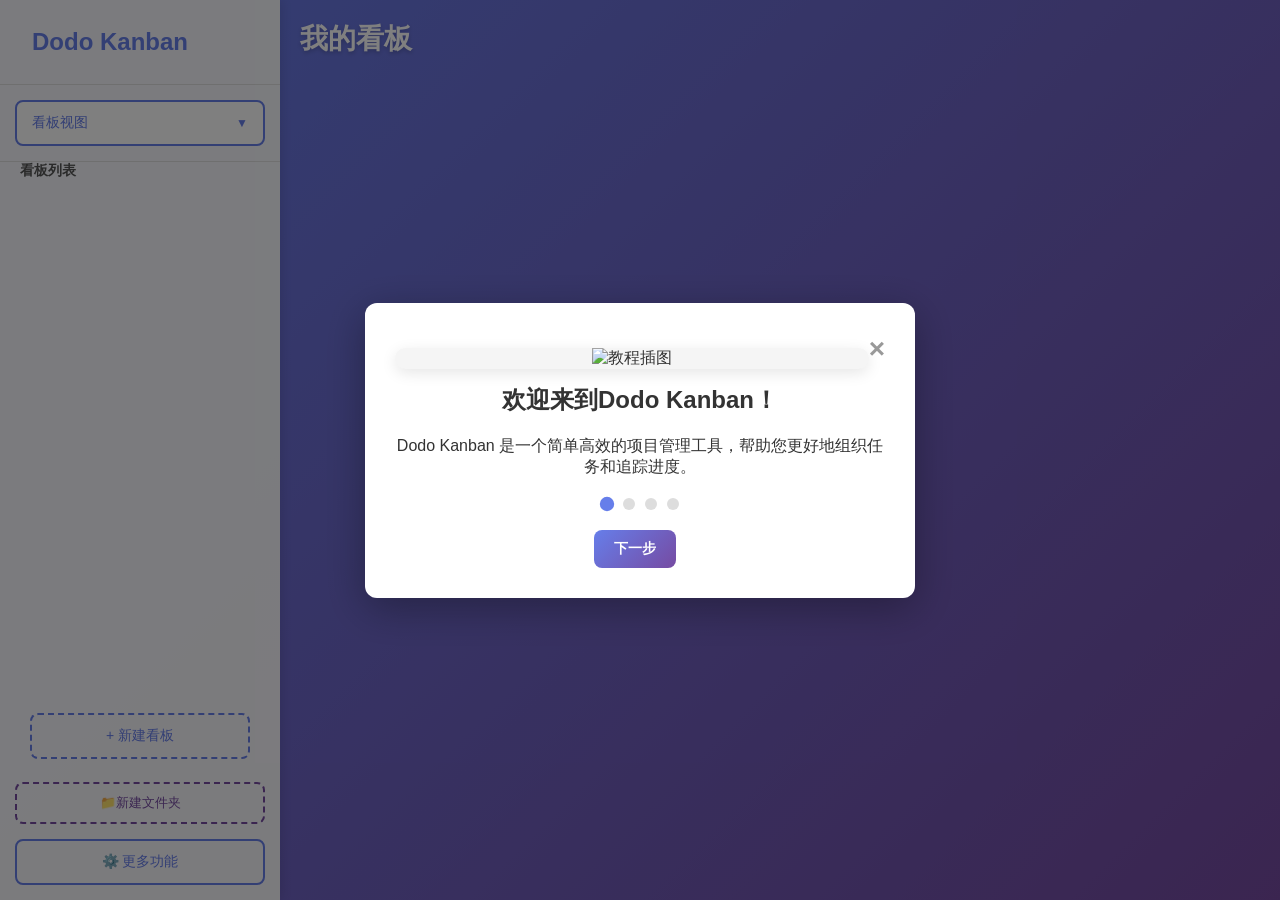
==== index.html @ 93c6ad4d "Update index.html" ====
<!DOCTYPE html>
<html lang="zh-CN">
<head>
    <meta charset="UTF-8">
    <meta name="viewport" content="width=device-width, initial-scale=1.0, maximum-scale=1.0, user-scalable=no">
    <title>Dodo Kanban - 项目看板</title>
    <link rel="stylesheet" href="style.css">
</head>
<body>
    <div class="app-container">
        <div class="sidebar-overlay" id="sidebar-overlay"></div>
        <aside class="sidebar">
            <div class="sidebar-header">
                <h1 id="app-title" class="clickable-title">Dodo Kanban</h1>
                <button class="close-sidebar-btn" id="close-sidebar-btn">&times;</button>
            </div>
            <div class="view-switcher">
                <div class="dropdown-btn" id="view-dropdown-btn">
                    <span id="view-current-label">看板视图</span>
                    <span class="dropdown-arrow">▼</span>
                </div>
                <div class="dropdown-menu hidden" id="view-dropdown-menu">
                    <div class="dropdown-item" data-view="board">看板视图</div>
                    <div class="dropdown-item" data-view="day">日视图</div>
                    <div class="dropdown-item" data-view="week">周视图</div>
                    <div class="dropdown-item" data-view="month">月视图</div>
                    <div class="dropdown-item" data-view="year">年视图</div>
                </div>
            </div>
            <h3 class="board-list-title" id="board-list-title">看板列表</h3>
            <div class="board-list" id="board-list"></div>
            <div class="sidebar-buttons">
                <button class="add-board-btn-sidebar" id="add-board-btn-sidebar">+ 新建看板</button>
                <button class="add-folder-btn-sidebar" id="add-folder-btn-sidebar">📁新建文件夹</button>
            </div>
            <button class="more-btn" id="more-btn">⚙️ 更多功能</button>
            <div class="more-menu hidden" id="more-menu">
                <button class="menu-item" id="menu-completed">✅ 完成看板 <span class="menu-count" id="menu-completed-count">0</span></button>
                <button class="menu-item" id="menu-discarded">🗑️ 舍弃看板 <span class="menu-count" id="menu-discarded-count">0</span></button>
                <button class="menu-item" id="menu-tutorial">📖 帮助教程</button>
                <button class="menu-item" id="menu-export">💾 导出数据</button>
                <button class="menu-item" id="menu-import">📥 导入数据</button>
                <button class="menu-item" id="menu-merge">🔗 合并数据</button>
                <button class="menu-item" id="menu-clear" style="color: #e74c3c;">🗑️ 清空数据</button>
            </div>
        </aside>

        <main class="main-content">
            <div class="board-view" id="board-view">
                <div class="current-board-header" id="current-board-header">
                    <button class="hamburger-btn" id="hamburger-btn">&#9776;</button>
                    <h2 id="current-board-title">我的看板</h2>
                </div>
                <div class="columns-container" id="columns-container">
                    <!-- 动态渲染的板块 -->
                </div>
            </div>
            
            <div class="boards-list-view hidden" id="completed-boards-view">
                <div class="view-header">
                    <button id="back-from-completed-btn" class="back-btn">← 返回</button>
                    <h2>✅ 完成看板</h2>
                </div>
                <div class="boards-list-container" id="completed-boards-list"></div>
            </div>
            
            <div class="boards-list-view hidden" id="discarded-boards-view">
                <div class="view-header">
                    <button id="back-from-discarded-btn" class="back-btn">← 返回</button>
                    <h2>🗑️ 舍弃看板</h2>
                </div>
                <div class="boards-list-container" id="discarded-boards-list"></div>
            </div>
            
            <div id="single-column-view" class="single-column-view hidden">
                <div class="single-column-header">
                    <button id="back-from-column-btn" class="back-btn">← 返回</button>
                    <h2 id="single-column-title"></h2>
                </div>
                <div class="single-column-content" id="single-column-content"></div>
            </div>

            <div class="week-view hidden" id="week-view">
                <div class="view-header">
                    <h2 id="week-title">周视图</h2>
                    <div class="view-controls">
                        <div class="date-controls">
                            <button class="date-nav-btn" id="week-prev-year">&lt;&lt;</button>
                            <button class="date-nav-btn" id="week-prev-week">&lt;</button>
                            <span class="date-display" id="week-date-display">2026年第21周</span>
                            <button class="date-nav-btn" id="week-next-week">&gt;</button>
                            <button class="date-nav-btn" id="week-next-year">&gt;&gt;</button>
                        </div>
                    </div>
                </div>
                <div class="week-stats" id="week-stats"></div>
            </div>

            <div class="month-view hidden" id="month-view">
                <div class="view-header">
                    <h2 id="month-title">月视图</h2>
                    <div class="view-controls">
                        <div class="date-controls">
                            <button class="date-nav-btn" id="month-prev-year">&lt;&lt;</button>
                            <button class="date-nav-btn" id="month-prev-month">&lt;</button>
                            <span class="date-display" id="month-date-display">2026年5月</span>
                            <button class="date-nav-btn" id="month-next-month">&gt;</button>
                            <button class="date-nav-btn" id="month-next-year">&gt;&gt;</button>
                        </div>
                    </div>
                </div>
                <div class="month-stats" id="month-stats"></div>
            </div>

            <div class="year-view hidden" id="year-view">
                <div class="view-header">
                    <h2 id="year-title">年视图</h2>
                    <div class="view-controls">
                        <div class="date-controls">
                            <button class="date-nav-btn" id="year-prev">&lt;</button>
                            <span class="date-display" id="year-date-display">2026年</span>
                            <button class="date-nav-btn" id="year-next">&gt;</button>
                        </div>
                    </div>
                </div>
                <div class="year-stats" id="year-stats"></div>
            </div>

            <div class="day-view hidden" id="day-view">
                <div class="view-header">
                    <h2 id="day-title">日视图</h2>
                    <div class="view-controls">
                        <div class="date-controls">
                            <button class="date-nav-btn" id="day-prev-year">&lt;&lt;</button>
                            <button class="date-nav-btn" id="day-prev-month">&lt;</button>
                            <span class="date-display" id="day-date-display">2026年5月</span>
                            <button class="date-nav-btn" id="day-next-month">&gt;</button>
                            <button class="date-nav-btn" id="day-next-year">&gt;&gt;</button>
                        </div>
                        <div class="day-view-filter">
                            <div class="dropdown-btn" id="column-dropdown-btn">
                                <span id="column-current-label">已完成</span>
                                <span class="dropdown-arrow">▼</span>
                            </div>
                        </div>
                    </div>
                </div>
                <div class="day-stats" id="day-stats"></div>
            </div>
        </main>
    </div>

    <!-- 卡片编辑模态框 -->
    <div id="card-modal" class="modal">
        <div class="modal-content">
            <span class="close">&times;</span>
            <h2>编辑卡片</h2>
            <textarea id="card-content-input" placeholder="卡片内容"></textarea>
            <div class="color-picker-section">
                <label>选择颜色：</label>
                <div class="color-options" id="color-options"></div>
                <div class="custom-color-input">
                    <input type="color" id="custom-color-picker" value="#ffffff">
                    <button id="add-custom-color-btn" class="btn btn-secondary">添加颜色</button>
                </div>
            </div>
            <div class="card-dates">
                <p><strong>创建日期：</strong><span id="card-created-date">-</span></p>
                <p><strong>暂停日期：</strong><span id="card-paused-date">-</span></p>
                <p><strong>完成日期：</strong><span id="card-completed-date">-</span></p>
            </div>
            <button id="save-card-btn" class="btn btn-primary">保存</button>
            <button id="delete-card-btn" class="btn btn-danger">删除</button>
        </div>
    </div>

    <!-- 看板编辑模态框 -->
    <div id="board-modal" class="modal">
        <div class="modal-content">
            <span class="close">&times;</span>
            <h2 id="board-modal-title">新建看板</h2>
            <input type="text" id="board-name-input" placeholder="看板名称">
            <button id="save-board-btn" class="btn btn-primary">保存</button>
        </div>
    </div>

    <!-- 看板长按操作模态框 -->
    <div id="long-press-modal" class="modal">
        <div class="modal-content">
            <span class="close">&times;</span>
            <h2>看板操作</h2>
            <button id="edit-board-name-btn" class="btn btn-primary">修改名称</button>
            <div id="move-board-buttons">
                <!-- 移动按钮会动态显示 -->
            </div>
            <button id="delete-board-btn" class="btn btn-danger">删除看板</button>
        </div>
    </div>
    
    <!-- 右边看板列表长按操作模态框 -->
    <div id="right-board-long-press-modal" class="modal">
        <div class="modal-content">
            <span class="close">&times;</span>
            <h2>看板操作</h2>
            <div id="right-move-board-buttons">
                <!-- 移动按钮会动态显示 -->
            </div>
            <button id="right-delete-board-btn" class="btn btn-danger">删除看板</button>
        </div>
    </div>

    <!-- 入门教程模态框 -->
    <div id="tutorial-modal" class="modal">
        <div class="modal-content tutorial-content">
            <span class="close" id="tutorial-close-btn">&times;</span>
            <div class="tutorial-image-container">
                <img id="tutorial-image" src="" alt="教程插图">
            </div>
            <h2 id="tutorial-title"></h2>
            <p id="tutorial-text"></p>
            <div class="tutorial-steps">
                <span class="tutorial-step active"></span>
                <span class="tutorial-step"></span>
                <span class="tutorial-step"></span>
                <span class="tutorial-step"></span>
            </div>
            <button id="tutorial-next-btn" class="btn btn-primary">下一步</button>
        </div>
    </div>

    <!-- 主题设置模态框 -->
    <div id="theme-modal" class="modal">
        <div class="modal-content">
            <span class="close">&times;</span>
            <h2>主题设置</h2>
            <div class="form-group">
                <label>应用名称：</label>
                <input type="text" id="app-name-input" placeholder="输入应用名称">
            </div>
            <div class="color-picker-section">
                <label>选择主题颜色：</label>
                <div class="color-options" id="theme-color-options"></div>
                <div class="custom-color-input">
                    <input type="color" id="custom-theme-color-picker" value="#9b59b6">
                    <button id="add-custom-theme-color-btn" class="btn btn-secondary">添加颜色</button>
                </div>
            </div>
            <button id="save-theme-btn" class="btn btn-primary">保存主题</button>
        </div>
    </div>

    <!-- 板块编辑模态框 -->
    <div id="column-modal" class="modal">
        <div class="modal-content">
            <span class="close">&times;</span>
            <h2 id="column-modal-title">编辑板块</h2>
            <div class="form-group">
                <label>板块名称：</label>
                <input type="text" id="column-name-input" placeholder="输入板块名称">
            </div>
            <button id="save-column-btn" class="btn btn-primary">保存</button>
            <button id="delete-column-btn" class="btn btn-danger">删除板块</button>
        </div>
    </div>

    <!-- 文件夹编辑模态框 -->
    <div id="folder-modal" class="modal">
        <div class="modal-content">
            <span class="close">&times;</span>
            <h2 id="folder-modal-title">新建文件夹</h2>
            <div class="form-group">
                <label>文件夹名称：</label>
                <input type="text" id="folder-name-input" placeholder="输入文件夹名称">
            </div>
            <button id="save-folder-btn" class="btn btn-primary">保存</button>
            <button id="delete-folder-btn" class="btn btn-danger" style="display: none;">删除文件夹</button>
        </div>
    </div>

    <!-- 文件夹长按模态框 -->
    <div id="folder-long-press-modal" class="modal">
        <div class="modal-content">
            <span class="close">&times;</span>
            <h2>文件夹操作</h2>
            <button id="folder-rename-btn" class="btn btn-primary">重命名</button>
            <button id="folder-delete-btn" class="btn btn-danger">删除文件夹</button>
        </div>
    </div>

    <!-- 导入/导出模态框 -->
    <div id="data-modal" class="modal">
        <div class="modal-content">
            <span class="close">&times;</span>
            <h2 id="data-modal-title">数据操作</h2>
            <div id="data-modal-content">
                <!-- 内容将动态填充 -->
            </div>
        </div>
    </div>

    <input type="file" id="file-input" accept=".json" style="display: none;">

    <!-- 下拉菜单 -->
    <div class="dropdown-menu hidden" id="column-dropdown-menu">
    </div>

    <!-- 移动到看板弹窗 -->
    <div id="move-card-modal" class="modal">
        <div class="modal-content">
            <span class="close">&times;</span>
            <h2>移动到</h2>
            <div id="move-card-board-list"></div>
        </div>
    </div>

    <script src="script.js"></script>
</body>
</html>
---- style.css ----
:root {
    --primary-color: #667eea;
    --secondary-color: #764ba2;
    --theme-gradient: linear-gradient(135deg, var(--primary-color) 0%, var(--secondary-color) 100%);
}

* {
    margin: 0;
    padding: 0;
    box-sizing: border-box;
}

body {
    font-family: -apple-system, BlinkMacSystemFont, 'Segoe UI', Roboto, Oxygen, Ubuntu, Cantarell, sans-serif;
    background: var(--theme-gradient);
    min-height: 100vh;
    color: #333;
    overflow: hidden;
}

.app-container {
    display: flex;
    height: 100vh;
}

.sidebar {
    width: 280px;
    background: rgba(255, 255, 255, 0.95);
    display: flex;
    flex-direction: column;
    box-shadow: 2px 0 10px rgba(0, 0, 0, 0.1);
}

.sidebar-header {
    padding: 20px;
    border-bottom: 1px solid #e0e0e0;
}

.sidebar-header h1 {
    color: var(--primary-color);
    font-size: 24px;
    font-weight: 700;
}

.clickable-title {
    cursor: pointer;
    transition: all 0.3s ease;
    padding: 8px 12px;
    border-radius: 6px;
}

.clickable-title:hover {
    background: rgba(0, 0, 0, 0.05);
    transform: scale(1.02);
}

.view-switcher {
    display: flex;
    flex-direction: column;
    padding: 15px;
    gap: 8px;
    border-bottom: 1px solid #e0e0e0;
    position: relative;
}

.dropdown-btn {
    display: flex;
    justify-content: space-between;
    align-items: center;
    padding: 12px 15px;
    border: 2px solid var(--primary-color);
    border-radius: 8px;
    cursor: pointer;
    font-size: 14px;
    font-weight: 500;
    background: white;
    color: var(--primary-color);
    transition: all 0.3s ease;
}

/* 日视图的下拉按钮特殊样式 */
.day-view-filter .dropdown-btn {
    background: white;
}

.dropdown-btn:hover {
    background: rgba(102, 126, 234, 0.1);
}

.dropdown-arrow {
    font-size: 12px;
}

.dropdown-menu {
    background-color: white !important;
    background: white !important;
    opacity: 1 !important;
    border: 1px solid #e0e0e0;
    border-radius: 8px;
    box-shadow: 0 8px 24px rgba(0, 0, 0, 0.2);
    z-index: 99999 !important;
    pointer-events: auto;
}

.dropdown-menu.hidden {
    display: none;
}

.dropdown-item {
    padding: 12px 15px;
    cursor: pointer;
    font-size: 14px;
    color: #333;
    transition: all 0.2s ease;
    white-space: nowrap;
}

.dropdown-item:hover {
    background: rgba(102, 126, 234, 0.1);
    color: var(--primary-color);
}

.dropdown-item:first-child {
    border-radius: 8px 8px 0 0;
}

.dropdown-item:last-child {
    border-radius: 0 0 8px 8px;
}

/* 日视图样式 */
.view-header {
    display: flex;
    justify-content: space-between;
    align-items: center;
    margin-bottom: 20px;
}

.day-view-filter {
    position: relative;
    z-index: 100;
}

.board-list {
    flex: 1;
    overflow-y: auto;
    padding: 15px;
}

.board-item {
    padding: 12px 15px;
    margin-bottom: 8px;
    border-radius: 8px;
    cursor: pointer;
    background: #f5f5f5;
    transition: all 0.3s ease;
    user-select: none;
    display: flex;
    justify-content: space-between;
    align-items: center;
}

.board-item:hover {
    background: #e0e0e0;
}

.board-count {
    font-size: 12px;
    color: #888;
    font-weight: 500;
}

.board-item.active .board-count {
    color: rgba(255, 255, 255, 0.9);
}

.board-item.active {
    background: var(--theme-gradient);
    color: white;
}

.board-list-title {
    font-size: 14px;
    font-weight: 600;
    color: #555;
    margin: 0 15px 8px 15px;
    padding: 0 5px;
}

.menu-count {
    background: var(--primary-color);
    color: white;
    padding: 2px 8px;
    border-radius: 10px;
    font-size: 11px;
    font-weight: 600;
    margin-left: auto;
}

.boards-list-view {
    display: flex;
    flex-direction: column;
    overflow: auto;
}

.boards-list-container {
    padding: 20px;
    display: grid;
    grid-template-columns: repeat(5, 1fr);
    gap: 15px;
}

.single-column-view {
    height: 100%;
    display: flex;
    flex-direction: column;
}

.view-header,
.single-column-header {
    display: flex;
    align-items: center;
    gap: 15px;
    padding: 20px;
    background: rgba(255, 255, 255, 0.1);
    backdrop-filter: blur(10px);
}

.back-btn {
    background: white;
    border: none;
    padding: 10px 20px;
    border-radius: 8px;
    font-size: 14px;
    font-weight: 600;
    cursor: pointer;
    color: var(--primary-color);
    box-shadow: 0 2px 8px rgba(0, 0, 0, 0.1);
    transition: all 0.2s ease;
}

.back-btn:hover {
    transform: translateX(-3px);
    box-shadow: 0 4px 12px rgba(0, 0, 0, 0.15);
}

.single-column-header h2 {
    color: white;
    font-size: 24px;
    font-weight: 700;
    text-shadow: 0 2px 4px rgba(0, 0, 0, 0.2);
}

.single-column-content {
    flex: 1;
    overflow: auto;
    padding: 20px;
    padding-right: 10px; /* 给滚动条留一点空间 */
    box-sizing: border-box; /* 确保 padding 不影响整体宽度 */
}

.single-column-content .column {
    display: flex;
    flex-direction: column;
    margin-right: 10px; /* 给滚动条留一点空间 */
}

.single-column-content .cards-container {
    display: grid;
    grid-template-columns: repeat(5, 1fr);
    gap: 15px;
    overflow: visible;
    flex: none;
}

.single-column-content .card {
    width: 100%;
    box-sizing: border-box;
}

.single-column-content .add-card-btn {
    margin-top: 15px;
    width: 100%;
    grid-column: 1 / 2;
    box-sizing: border-box;
}

.column-header-right {
    cursor: pointer;
}

/* 滚动条样式 */
::-webkit-scrollbar {
    width: 10px;
    height: 10px;
}

::-webkit-scrollbar-track {
    background: rgba(255, 255, 255, 0.1);
    border-radius: 5px;
    margin: 5px 0; /* 给轨道添加上下间距 */
}

::-webkit-scrollbar-thumb {
    background: var(--primary-color);
    border-radius: 5px;
    min-height: 30px; /* 确保滑块有最小高度 */
}

::-webkit-scrollbar-thumb:hover {
    background: var(--secondary-color);
}

.boards-list-item {
    background: white;
    padding: 15px 20px;
    border-radius: 8px;
    box-shadow: 0 2px 6px rgba(0, 0, 0, 0.1);
    cursor: pointer;
    transition: all 0.2s ease;
    display: flex;
    justify-content: space-between;
    align-items: center;
}

.boards-list-item:hover {
    transform: translateY(-2px);
    box-shadow: 0 4px 12px rgba(0, 0, 0, 0.15);
}

.boards-list-item-name {
    font-size: 16px;
    font-weight: 600;
    color: #333;
}

.boards-list-item-stats {
    font-size: 14px;
    color: #666;
}

.modal-button-group {
    margin-top: 10px;
    margin-bottom: 10px;
    display: flex;
    gap: 10px;
    flex-wrap: wrap;
}

.add-board-btn-sidebar {
    margin: 15px;
    padding: 12px;
    border: 2px dashed var(--primary-color);
    border-radius: 8px;
    cursor: pointer;
    background: transparent;
    color: var(--primary-color);
    font-size: 14px;
    font-weight: 500;
    transition: all 0.3s ease;
}

.add-board-btn-sidebar:hover {
    background: rgba(102, 126, 234, 0.1);
}

.main-content {
    flex: 1;
    padding: 20px;
    overflow: auto;
}

.board-view {
    display: flex;
    flex-direction: column;
    height: 100%;
}

.current-board-header {
    margin-bottom: 20px;
}

.current-board-header h2 {
    color: white;
    font-size: 28px;
    font-weight: 700;
    text-shadow: 0 2px 4px rgba(0, 0, 0, 0.2);
}

.columns-container {
    display: flex;
    gap: 20px;
    flex: 1;
    overflow: auto;
}

.column {
    width: 350px;
    min-width: 350px;
    max-width: 350px;
    background: rgba(235, 236, 240, 0.95);
    border-radius: 10px;
    padding: 15px;
    display: flex;
    flex-direction: column;
    box-shadow: 0 2px 10px rgba(0, 0, 0, 0.1);
}

.column-header {
    display: flex;
    justify-content: space-between;
    align-items: center;
    margin-bottom: 15px;
}

.column-header-right {
    display: flex;
    align-items: center;
    gap: 8px;
}

.column-header h3 {
    font-weight: 600;
    font-size: 16px;
    color: #172b4d;
    cursor: pointer;
    padding: 4px 8px;
    border-radius: 4px;
    transition: background 0.2s;
}

.column-header h3:hover {
    background: rgba(0, 0, 0, 0.05);
}

/* 添加新板块的按钮 */
.add-column-btn {
    min-width: 120px;
    background: rgba(255, 255, 255, 0.3);
    border: 2px dashed rgba(255, 255, 255, 0.6);
    border-radius: 10px;
    display: flex;
    flex-direction: column;
    justify-content: center;
    align-items: center;
    cursor: pointer;
    color: white;
    font-size: 14px;
    font-weight: 500;
    transition: all 0.3s ease;
}

.add-column-btn:hover {
    background: rgba(255, 255, 255, 0.5);
    border-color: white;
}

.add-column-btn .add-icon {
    font-size: 48px;
    font-weight: 300;
    line-height: 1;
}

.card-count {
    background: var(--primary-color);
    color: white;
    padding: 2px 10px;
    border-radius: 12px;
    font-size: 12px;
    font-weight: 600;
}

.sort-btn {
    background: transparent;
    border: none;
    font-size: 18px;
    cursor: pointer;
    padding: 2px 6px;
    border-radius: 4px;
    transition: all 0.2s ease;
    color: #666;
    z-index: 10;
    pointer-events: auto;
}

.sort-btn:hover {
    background: rgba(102, 126, 234, 0.1);
    color: var(--primary-color);
}

.cards-container {
    flex: 1;
    min-height: 50px;
    display: flex;
    flex-direction: column;
    gap: 10px;
    overflow-y: auto;
}

.card {
    background: white;
    padding: 12px;
    border-radius: 8px;
    box-shadow: 0 1px 3px rgba(0, 0, 0, 0.12);
    cursor: pointer;
    transition: all 0.2s ease;
    word-wrap: break-word;
    overflow-wrap: break-word;
    white-space: normal;
    width: 100%;
    box-sizing: border-box;
}

.card:hover {
    box-shadow: 0 3px 8px rgba(0, 0, 0, 0.15);
    transform: translateY(-1px);
}

.card.dragging {
    opacity: 0.7;
    transform: rotate(2deg) scale(1.02);
    box-shadow: 0 8px 20px rgba(0, 0, 0, 0.2);
    z-index: 1000;
}

.card-drop-indicator {
    height: 4px;
    background: var(--primary-color);
    border-radius: 2px;
    margin: 5px 0;
    box-shadow: 0 0 10px rgba(102, 126, 234, 0.5);
}

.card-date {
    font-size: 11px;
    color: #888;
    margin-top: 8px;
}

.add-card-btn {
    margin-top: 10px;
    padding: 10px;
    background: transparent;
    border: none;
    color: #5e6c84;
    text-align: left;
    cursor: pointer;
    border-radius: 6px;
    font-size: 14px;
    transition: background 0.2s;
}

.add-card-btn:hover {
    background: rgba(0, 0, 0, 0.1);
}

.cards-container.drag-over {
    background: rgba(102, 126, 234, 0.08);
    border: 2px dashed var(--primary-color);
    border-radius: 8px;
}

.cards-container .card:not(.dragging) {
    transition: transform 0.15s ease-out;
}

.cards-container.drag-over .card:not(.dragging) {
    transform: scale(0.98);
}

.week-view, .month-view, .year-view {
    height: 100%;
}

.hidden {
    display: none !important;
}

.view-header {
    margin-bottom: 20px;
}

.view-header h2 {
    color: white;
    font-size: 28px;
    font-weight: 700;
    text-shadow: 0 2px 4px rgba(0, 0, 0, 0.2);
}

.week-stats, .month-stats {
    background: rgba(255, 255, 255, 0.95);
    border-radius: 12px;
    padding: 25px;
    box-shadow: 0 4px 20px rgba(0, 0, 0, 0.15);
}

.stats-summary {
    display: flex;
    gap: 30px;
    margin-bottom: 25px;
}

.stat-card {
    flex: 1;
    padding: 20px;
    border-radius: 10px;
    text-align: center;
}

.stat-card.todo {
    background: #fff3cd;
}

.stat-card.inprogress {
    background: #cce5ff;
}

.stat-card.done {
    background: #d4edda;
}

.stat-card.paused {
    background: #ffe0b2;
}

.stat-card h4 {
    font-size: 14px;
    margin-bottom: 10px;
    color: #333;
}

.stat-card .stat-number {
    font-size: 36px;
    font-weight: 700;
    color: #333;
}

.days-list {
    display: flex;
    flex-direction: column;
    gap: 12px;
}

.week-days-list {
    display: grid;
    grid-template-columns: repeat(7, 1fr);
    gap: 12px;
}

.weeks-list {
    display: grid;
    grid-template-columns: repeat(7, 1fr);
    gap: 12px;
}

.months-list {
    display: grid;
    grid-template-columns: repeat(6, 1fr);
    gap: 15px;
}

.day-item, .week-item, .month-item {
    background: #f5f5f5;
    padding: 15px;
    border-radius: 8px;
    cursor: pointer;
    transition: all 0.2s ease;
}

.day-item:hover, .week-item:hover, .month-item:hover {
    background: #e0e0e0;
    transform: translateX(5px);
}

.day-header, .week-header, .month-header {
    display: flex;
    justify-content: space-between;
    align-items: center;
    margin-bottom: 10px;
    font-weight: 600;
    color: #333;
    font-size: 14px;
}

.day-stats {
    display: flex;
    flex-direction: column;
    gap: 10px;
}

.week-stats-detail, .month-stats-detail {
    display: flex;
    gap: 20px;
}

.day-stat, .week-stat, .month-stat {
    display: flex;
    align-items: center;
    gap: 6px;
}

.day-stat .label, .week-stat .label, .month-stat .label {
    color: #666;
}

.day-stat .value, .week-stat .value, .month-stat .value {
    font-weight: 600;
    color: #333;
}

.modal {
    display: none;
    position: fixed;
    z-index: 1000;
    left: 0;
    top: 0;
    width: 100%;
    height: 100%;
    background: rgba(0, 0, 0, 0.5);
    animation: fadeIn 0.2s ease;
}

@keyframes fadeIn {
    from { opacity: 0; }
    to { opacity: 1; }
}

.modal.show {
    display: flex;
    justify-content: center;
    align-items: center;
}

.modal-content {
    background: white;
    padding: 30px;
    border-radius: 12px;
    width: 90%;
    max-width: 500px;
    box-shadow: 0 10px 40px rgba(0, 0, 0, 0.3);
    animation: slideUp 0.3s ease;
}

@keyframes slideUp {
    from { transform: translateY(30px); opacity: 0; }
    to { transform: translateY(0); opacity: 1; }
}

.close {
    float: right;
    font-size: 28px;
    font-weight: bold;
    cursor: pointer;
    color: #999;
}

.close:hover {
    color: #333;
}

.modal h2 {
    margin-bottom: 20px;
    color: #333;
}

.modal input,
.modal textarea {
    width: 100%;
    padding: 12px;
    margin-bottom: 15px;
    border: 2px solid #e0e0e0;
    border-radius: 8px;
    font-size: 14px;
    transition: border-color 0.2s;
}

.modal input:focus,
.modal textarea:focus {
    outline: none;
    border-color: var(--primary-color);
}

.form-group {
    margin-bottom: 15px;
}

.form-group label {
    display: block;
    margin-bottom: 8px;
    font-weight: 600;
    color: #333;
}

.modal textarea {
    min-height: 100px;
    resize: vertical;
}

.btn {
    padding: 10px 20px;
    border: none;
    border-radius: 8px;
    cursor: pointer;
    font-size: 14px;
    font-weight: 600;
    transition: all 0.3s ease;
}

.btn-primary {
    background: var(--theme-gradient);
    color: white;
    margin-right: 10px;
}

.btn-primary:hover {
    transform: translateY(-2px);
    box-shadow: 0 6px 20px rgba(102, 126, 234, 0.4);
}

.btn-danger {
    background: #e74c3c;
    color: white;
}

.btn-danger:hover {
    background: #c0392b;
}

.btn-secondary {
    background: #95a5a6;
    color: white;
    margin-top: 0;
}

.btn-secondary:hover {
    background: #7f8c8d;
}

.color-picker-section {
    margin-bottom: 15px;
}

.color-picker-section label {
    display: block;
    margin-bottom: 10px;
    font-weight: 600;
    color: #333;
}

.color-options {
    display: flex;
    gap: 10px;
    flex-wrap: wrap;
    margin-bottom: 15px;
}

.color-option {
    width: 36px;
    height: 36px;
    border-radius: 50%;
    cursor: pointer;
    border: 3px solid transparent;
    transition: all 0.2s ease;
    box-shadow: 0 2px 5px rgba(0, 0, 0, 0.15);
}

.color-option:hover {
    transform: scale(1.15);
}

.color-option.selected {
    border-color: #333;
    box-shadow: 0 0 0 2px #fff, 0 0 0 4px var(--primary-color);
}

.custom-color-input {
    display: flex;
    gap: 10px;
    align-items: center;
}

.custom-color-input input[type="color"] {
    width: 50px;
    height: 36px;
    padding: 0;
    border: 2px solid #e0e0e0;
    border-radius: 6px;
    cursor: pointer;
}

.card-dates {
    margin-bottom: 15px;
    padding: 15px;
    background: #f5f5f5;
    border-radius: 8px;
}

.card-dates p {
    margin-bottom: 8px;
    font-size: 14px;
}

.card-dates p:last-child {
    margin-bottom: 0;
}

.card-dates span {
    color: var(--primary-color);
    font-weight: 500;
}

.tutorial-btn {
    margin: 0 15px 15px 15px;
    padding: 12px;
    border: 2px dashed #ffa500;
    border-radius: 8px;
    cursor: pointer;
    background: transparent;
    color: #ffa500;
    font-size: 14px;
    font-weight: 500;
    transition: all 0.3s ease;
}

.tutorial-btn:hover {
    background: rgba(255, 165, 0, 0.1);
}

.tutorial-content {
    max-width: 550px;
    text-align: center;
}

.tutorial-image-container {
    margin: 15px 0;
    border-radius: 12px;
    overflow: hidden;
    box-shadow: 0 4px 15px rgba(0, 0, 0, 0.1);
    background: #f5f5f5;
}

.tutorial-image-container img {
    width: 100%;
    height: 250px;
    object-fit: cover;
}

.tutorial-steps {
    display: flex;
    justify-content: center;
    gap: 10px;
    margin: 20px 0;
}

.tutorial-step {
    width: 12px;
    height: 12px;
    border-radius: 50%;
    background: #ddd;
    transition: all 0.3s ease;
}

.tutorial-step.active {
    background: var(--primary-color);
    transform: scale(1.2);
}

.more-btn {
    margin: 0 15px 15px 15px;
    padding: 12px;
    border: 2px solid var(--primary-color);
    border-radius: 8px;
    cursor: pointer;
    background: transparent;
    color: var(--primary-color);
    font-size: 14px;
    font-weight: 500;
    transition: all 0.3s ease;
}

.more-btn:hover {
    background: rgba(102, 126, 230, 0.1);
}

.more-menu {
    margin: 0 15px 15px 15px;
    padding: 0;
    display: flex;
    flex-direction: column;
    gap: 8px;
    animation: slideDown 0.2s ease;
}

.more-menu.hidden {
    display: none;
}

@keyframes slideDown {
    from { max-height: 0; opacity: 0; }
    to { max-height: 200px; opacity: 1; }
}

.menu-item {
    width: 100%;
    padding: 12px 15px;
    cursor: pointer;
    background: #f5f5f5;
    border: none;
    text-align: left;
    font-size: 14px;
    color: #333;
    transition: all 0.2s ease;
    display: flex;
    align-items: center;
    justify-content: space-between;
}

.menu-item:hover {
    background: var(--primary-color);
    color: white;
}

.data-preview {
    margin: 15px 0;
    padding: 15px;
    background: #f5f5f5;
    border-radius: 8px;
    max-height: 300px;
    overflow-y: auto;
}

.data-preview .board-preview {
    padding: 10px;
    background: white;
    border-radius: 6px;
    margin-bottom: 10px;
}

.data-preview .board-preview:last-child {
    margin-bottom: 0;
}

.data-preview h4 {
    color: var(--primary-color);
    margin-bottom: 8px;
}

.data-preview p {
    color: #666;
    font-size: 13px;
}

/* 日视图样式 */
.day-grid {
    display: grid;
    grid-template-columns: repeat(7, 1fr);
    gap: 10px;
}

.day-cell {
    background: #f5f5f5;
    padding: 15px;
    border-radius: 8px;
    text-align: center;
}

.day-cell-date {
    font-weight: 600;
    color: #333;
    margin-bottom: 8px;
    font-size: 14px;
}

.day-cell-count {
    font-size: 24px;
    font-weight: 700;
    color: var(--primary-color);
}

/* 看板列表拖放样式 */
.folder-item.dragging,
.board-item.dragging {
    opacity: 0.5;
    background: rgba(102, 126, 234, 0.1) !important;
}

/* 文件夹高亮样式 */
.folder-item.folder-drop-highlight {
    background: rgba(102, 126, 234, 0.25) !important;
    border: 2px solid var(--primary-color);
    border-radius: 6px;
    box-shadow: 0 0 8px rgba(102, 126, 234, 0.4);
}

.board-list-drop-indicator {
    height: 4px;
    background: var(--primary-color);
    border-radius: 2px;
    margin: 4px 0;
    transition: all 0.2s ease;
}

/* 视图标题 */
.view-header h2 {
    white-space: nowrap;
    margin: 0;
    flex-shrink: 0;
}

/* 日期导航控件 */
.view-controls {
    display: flex;
    align-items: center;
    justify-content: center;
    gap: 20px;
    flex-wrap: wrap;
    width: 100%;
}

.date-controls {
    display: flex;
    align-items: center;
    gap: 10px;
}

.date-nav-btn {
    background: var(--primary-color);
    color: white;
    border: none;
    padding: 8px 12px;
    border-radius: 6px;
    cursor: pointer;
    font-size: 14px;
    transition: all 0.2s ease;
}

.date-nav-btn:hover {
    transform: scale(1.05);
    box-shadow: 0 2px 6px rgba(0, 0, 0, 0.15);
}

.date-display {
    font-size: 16px;
    font-weight: 600;
    color: #333;
    min-width: 120px;
    text-align: center;
}

/* 日历网格优化 */
.calendar-header {
    display: grid;
    grid-template-columns: repeat(7, 1fr);
    gap: 10px;
    margin-bottom: 10px;
    font-weight: 600;
    text-align: center;
    padding: 8px 0;
    justify-items: center;
}

.calendar-day-name {
    font-size: 14px;
    background: white;
    padding: 8px 12px;
    border-radius: 6px;
    color: var(--primary-color);
    box-shadow: 0 1px 3px rgba(0,0,0,0.1);
    width: 100%;
    box-sizing: border-box;
    text-align: center;
}

.day-cell {
    background: #f5f5f5;
    padding: 15px;
    border-radius: 8px;
    text-align: center;
    cursor: pointer;
    transition: all 0.2s ease;
}

.day-cell:hover {
    background: #e0e0e0;
    transform: translateY(-2px);
}

.day-cell.other-month {
    background: #fafafa;
    opacity: 0.5;
}

.day-cell.today {
    border: 2px solid var(--primary-color);
}

/* 统计值颜色 */
.value-zero {
    color: #ccc !important;
}

.value-non-zero {
    color: var(--primary-color) !important;
}

/* 文件夹相关样式 */
.folder-item {
    padding: 10px 12px;
    margin-bottom: 6px;
    border-radius: 8px;
    cursor: pointer;
    background: rgba(102, 126, 234, 0.08);
    transition: all 0.3s ease;
    user-select: none;
    display: flex;
    align-items: center;
    gap: 8px;
}

.folder-item:hover {
    background: rgba(102, 126, 234, 0.15);
}

.folder-arrow {
    font-size: 12px;
    color: #888;
    width: 16px;
    text-align: center;
    cursor: pointer;
    transition: transform 0.2s ease;
}

.folder-arrow:hover {
    color: var(--primary-color);
}

.folder-name {
    flex: 1;
    font-size: 14px;
    font-weight: 500;
    color: #333;
}

.folder-count {
    font-size: 12px;
    color: #888;
    font-weight: 500;
}

/* 新建文件夹按钮 */
.sidebar-buttons {
    display: flex;
    flex-direction: column;
    gap: 8px;
    padding: 0 15px 15px 15px;
}

.add-folder-btn-sidebar {
    padding: 10px 12px;
    border: 2px dashed #764ba2;
    border-radius: 8px;
    cursor: pointer;
    background: transparent;
    color: #764ba2;
    font-size: 13px;
    font-weight: 500;
    transition: all 0.3s ease;
}

.add-folder-btn-sidebar:hover {
    background: rgba(118, 75, 162, 0.1);
}

/* 图钉按钮样式 */
.pin-btn {
    background: transparent;
    border: none;
    font-size: 18px;
    cursor: pointer;
    padding: 2px 6px;
    border-radius: 4px;
    transition: all 0.2s ease;
    color: inherit;
}

.pin-btn:hover {
    background: rgba(102, 126, 234, 0.1);
    transform: scale(1.1);
}

/* ===== Mobile Responsive Styles ===== */

/* Hamburger Menu Button */
.hamburger-btn {
    display: none;
    background: transparent;
    border: none;
    font-size: 28px;
    cursor: pointer;
    padding: 8px;
    color: var(--primary-color);
    --hamburger-color: var(--primary-color);
    border-radius: 6px;
    transition: all 0.3s ease;
}

.hamburger-btn.light-theme {
    color: #ffffff;
    text-shadow: 0 1px 3px rgba(0, 0, 0, 0.3);
}

.hamburger-btn.dark-theme {
    color: #1a1a1a;
    text-shadow: 0 1px 3px rgba(255, 255, 255, 0.3);
}

.hamburger-btn:hover {
    background: rgba(0, 0, 0, 0.08);
}

.hamburger-btn.light-theme:hover {
    background: rgba(255, 255, 255, 0.2);
}

.hamburger-btn.dark-theme:hover {
    background: rgba(0, 0, 0, 0.1);
}

/* Close Sidebar Button */
.close-sidebar-btn {
    display: none;
    background: transparent;
    border: none;
    font-size: 32px;
    cursor: pointer;
    padding: 4px 12px;
    color: #666;
    border-radius: 6px;
    transition: all 0.3s ease;
}

.close-sidebar-btn:hover {
    background: rgba(0, 0, 0, 0.05);
    color: var(--primary-color);
}

/* Sidebar Overlay */
.sidebar-overlay {
    display: none;
    position: fixed;
    top: 0;
    left: 0;
    right: 0;
    bottom: 0;
    background: rgba(0, 0, 0, 0.5);
    z-index: 99;
    opacity: 0;
    transition: opacity 0.3s ease;
}

.sidebar-overlay.active {
    display: block;
    opacity: 1;
}

/* Move Card Board List */
#move-card-board-list {
    max-height: 60vh;
    overflow-y: auto;
    display: flex;
    flex-direction: column;
    gap: 8px;
}

#move-card-board-list .board-item {
    padding: 12px 16px;
    background: #f8f9fa;
    border: 1px solid #e0e0e0;
    border-radius: 8px;
    cursor: pointer;
    transition: all 0.2s ease;
    display: flex;
    justify-content: space-between;
    align-items: center;
}

#move-card-board-list .board-item:hover {
    background: var(--primary-color);
    color: white;
    transform: translateX(4px);
}

#move-card-board-list .board-item .board-count {
    opacity: 0.7;
}

/* ===== Tablet & Mobile Breakpoints ===== */

@media (max-width: 1024px) {
    .hamburger-btn {
        display: block;
    }

    .sidebar {
        position: fixed;
        left: -320px;
        top: 0;
        bottom: 0;
        width: 300px;
        z-index: 100;
        box-shadow: 4px 0 20px rgba(0, 0, 0, 0.15);
        transition: left 0.3s ease;
    }

    .sidebar.open {
        left: 0;
    }

    .close-sidebar-btn {
        display: block;
    }

    .sidebar-header {
        display: flex;
        justify-content: space-between;
        align-items: center;
        padding: 15px 20px;
    }

    .current-board-header {
        display: flex;
        align-items: center;
        gap: 12px;
    }
}

@media (max-width: 768px) {
    .hamburger-btn {
        padding: 10px 14px;
        font-size: 32px;
    }

    .sidebar {
        left: -300px;
        width: 280px;
    }

    .main-content {
        padding: 10px;
    }

    .current-board-header {
        padding: 10px 15px;
    }

    .current-board-header h2 {
        font-size: 18px;
    }

    /* Single column full width for mobile */
    .columns-container {
        display: flex;
        flex-direction: row;
        gap: 0;
        padding: 0;
        overflow-x: scroll;
        scroll-behavior: smooth;
        -webkit-overflow-scrolling: touch;
        scroll-snap-type: x mandatory;
        scroll-snap-stop: always;
    }

    .column {
        min-width: 100%;
        max-width: 100%;
        scroll-snap-align: center;
        transition: transform 0.3s ease;
    }

    .column-header {
        position: sticky;
        top: 0;
        z-index: 10;
        padding: 12px 15px;
    }

    .column-title {
        font-size: 16px;
    }

    .add-card-btn {
        padding: 8px 14px;
        font-size: 13px;
    }

    .card {
        padding: 12px 14px;
        margin: 8px 12px;
        transition: transform 0.2s ease, box-shadow 0.2s ease;
    }

    .card:active {
        transform: scale(0.98);
        box-shadow: inset 0 2px 4px rgba(0, 0, 0, 0.1);
    }

    .card-date {
        font-size: 11px;
    }

    .view-switcher {
        width: 100%;
    }

    .view-dropdown-btn {
        width: 100%;
        justify-content: space-between;
    }

    .sidebar-buttons {
        padding: 0 12px 12px 12px;
    }

    .add-board-btn-sidebar,
    .add-folder-btn-sidebar {
        padding: 12px;
        font-size: 14px;
    }

    .board-item,
    .folder-item {
        padding: 14px 16px;
        font-size: 15px;
    }

    .modal-content {
        width: 90%;
        max-width: 360px;
        margin: 10vh auto;
        padding: 20px;
    }

    .modal-content h2 {
        font-size: 20px;
    }

    #move-card-board-list .board-item {
        padding: 16px 20px;
        border-radius: 10px;
    }
}

@media (max-width: 480px) {
    .card {
        padding: 10px 12px;
    }

    .card-date {
        font-size: 10px;
    }

    .column-header {
        padding: 10px 12px;
    }

    .modal-content {
        width: 92%;
        padding: 18px;
    }

    .modal-content h2 {
        font-size: 18px;
    }
}
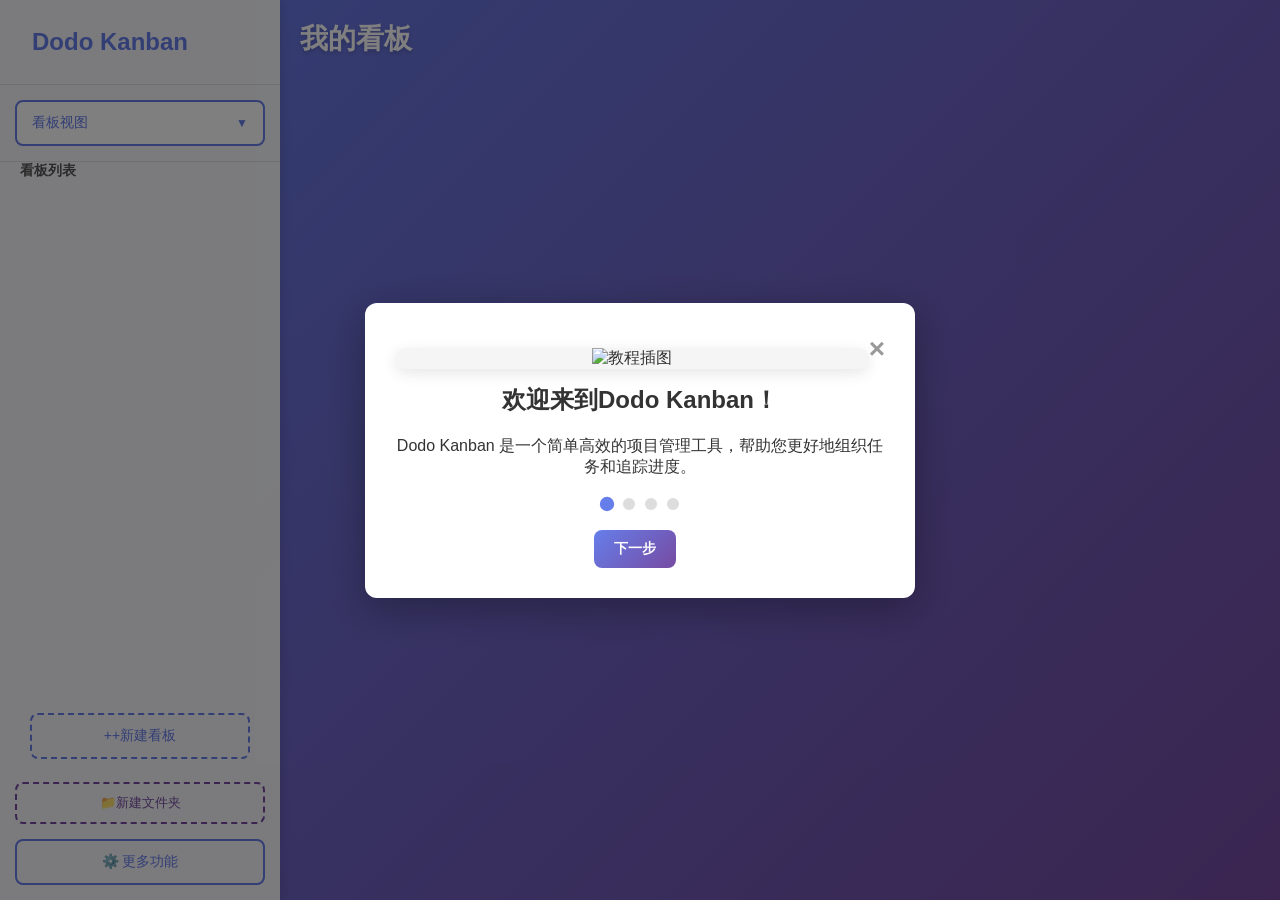
==== commit 468bbd9f: "Update index.html" ====
--- a/index.html
+++ b/index.html
@@ -30,7 +30,7 @@
             <h3 class="board-list-title" id="board-list-title">看板列表</h3>
             <div class="board-list" id="board-list"></div>
             <div class="sidebar-buttons">
-                <button class="add-board-btn-sidebar" id="add-board-btn-sidebar">+ 新建看板</button>
+                <button class="add-board-btn-sidebar" id="add-board-btn-sidebar">++新建看板</button>
                 <button class="add-folder-btn-sidebar" id="add-folder-btn-sidebar">📁新建文件夹</button>
             </div>
             <button class="more-btn" id="more-btn">⚙️ 更多功能</button>
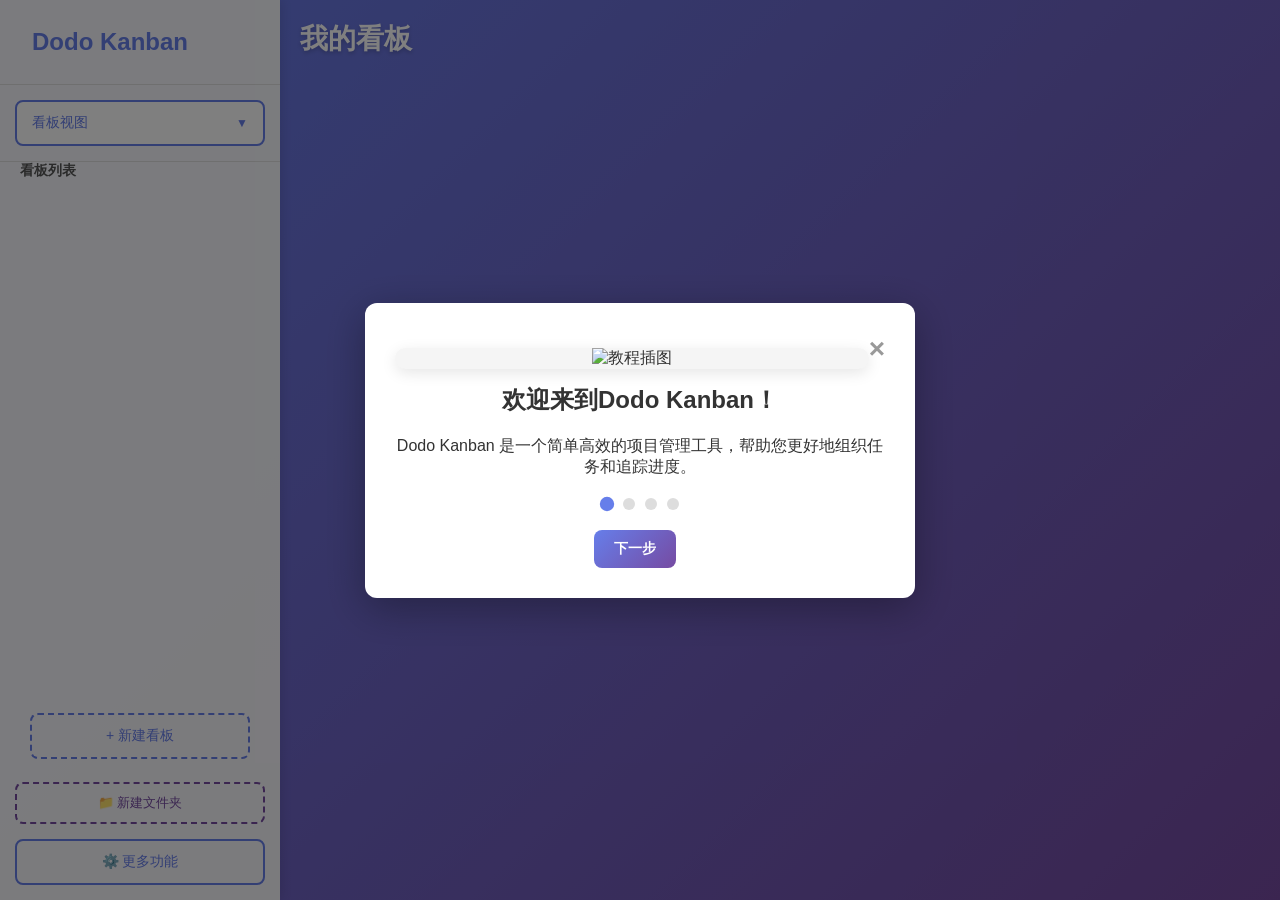
==== commit bfebcd5c: "Add files via upload" ====
--- a/index.html
+++ b/index.html
@@ -30,8 +30,8 @@
             <h3 class="board-list-title" id="board-list-title">看板列表</h3>
             <div class="board-list" id="board-list"></div>
             <div class="sidebar-buttons">
-                <button class="add-board-btn-sidebar" id="add-board-btn-sidebar">++新建看板</button>
-                <button class="add-folder-btn-sidebar" id="add-folder-btn-sidebar">📁新建文件夹</button>
+                <button class="add-board-btn-sidebar" id="add-board-btn-sidebar">+ 新建看板</button>
+                <button class="add-folder-btn-sidebar" id="add-folder-btn-sidebar">📁 新建文件夹</button>
             </div>
             <button class="more-btn" id="more-btn">⚙️ 更多功能</button>
             <div class="more-menu hidden" id="more-menu">
@@ -304,15 +304,6 @@
     <div class="dropdown-menu hidden" id="column-dropdown-menu">
     </div>
 
-    <!-- 移动到看板弹窗 -->
-    <div id="move-card-modal" class="modal">
-        <div class="modal-content">
-            <span class="close">&times;</span>
-            <h2>移动到</h2>
-            <div id="move-card-board-list"></div>
-        </div>
-    </div>
-
     <script src="script.js"></script>
 </body>
 </html>
--- a/style.css
+++ b/style.css
@@ -1363,37 +1363,6 @@
     opacity: 1;
 }
 
-/* Move Card Board List */
-#move-card-board-list {
-    max-height: 60vh;
-    overflow-y: auto;
-    display: flex;
-    flex-direction: column;
-    gap: 8px;
-}
-
-#move-card-board-list .board-item {
-    padding: 12px 16px;
-    background: #f8f9fa;
-    border: 1px solid #e0e0e0;
-    border-radius: 8px;
-    cursor: pointer;
-    transition: all 0.2s ease;
-    display: flex;
-    justify-content: space-between;
-    align-items: center;
-}
-
-#move-card-board-list .board-item:hover {
-    background: var(--primary-color);
-    color: white;
-    transform: translateX(4px);
-}
-
-#move-card-board-list .board-item .board-count {
-    opacity: 0.7;
-}
-
 /* ===== Tablet & Mobile Breakpoints ===== */
 
 @media (max-width: 1024px) {
@@ -1571,4 +1540,4 @@
     .modal-content h2 {
         font-size: 18px;
     }
-}
+}
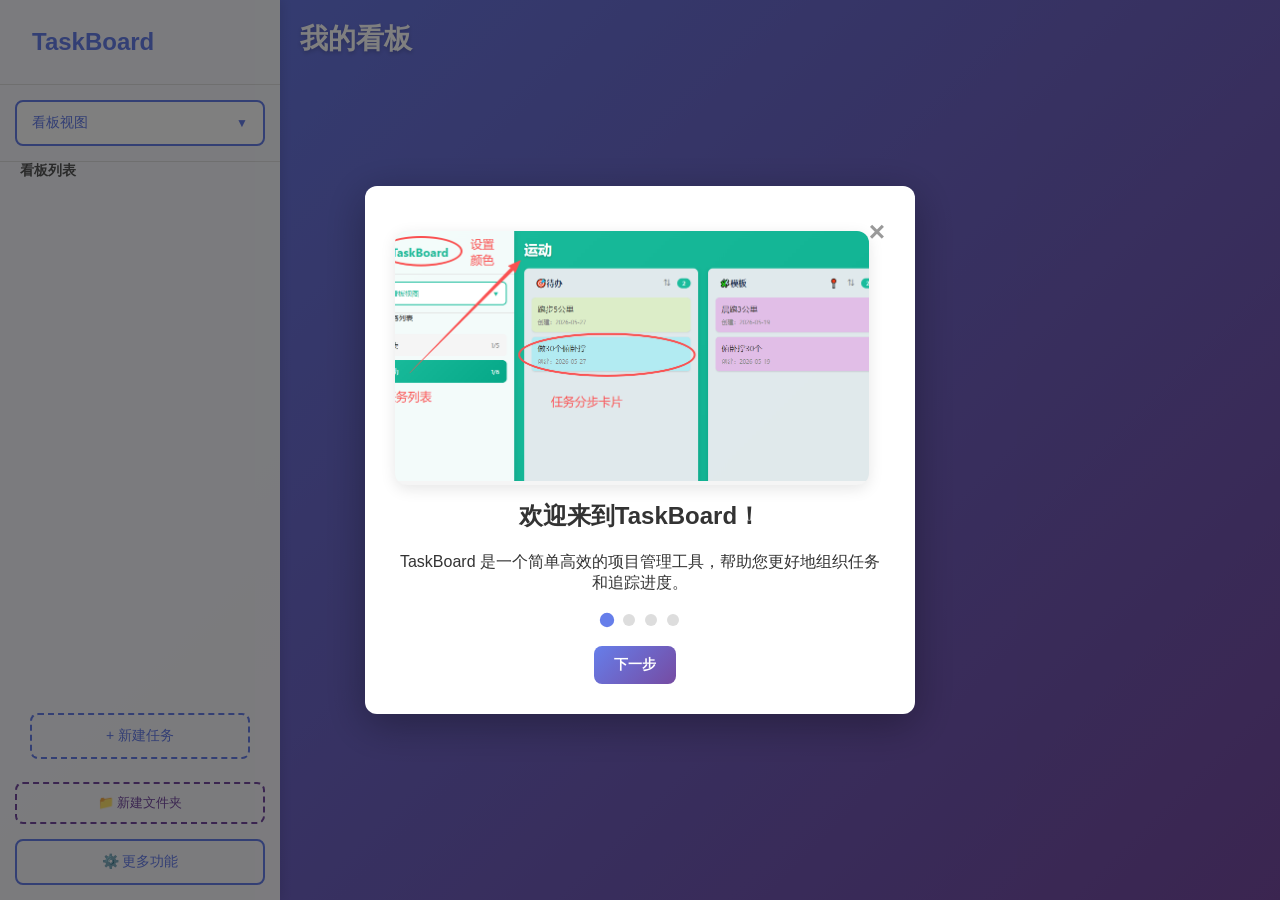
==== commit a62e30bb: "Add files via upload" ====
--- a/index.html
+++ b/index.html
@@ -3,7 +3,7 @@
 <head>
     <meta charset="UTF-8">
     <meta name="viewport" content="width=device-width, initial-scale=1.0, maximum-scale=1.0, user-scalable=no">
-    <title>Dodo Kanban - 项目看板</title>
+    <title>TaskBoard - 项目看板</title>
     <link rel="stylesheet" href="style.css">
 </head>
 <body>
@@ -11,7 +11,7 @@
         <div class="sidebar-overlay" id="sidebar-overlay"></div>
         <aside class="sidebar">
             <div class="sidebar-header">
-                <h1 id="app-title" class="clickable-title">Dodo Kanban</h1>
+                <h1 id="app-title" class="clickable-title">TaskBoard</h1>
                 <button class="close-sidebar-btn" id="close-sidebar-btn">&times;</button>
             </div>
             <div class="view-switcher">
@@ -30,7 +30,7 @@
             <h3 class="board-list-title" id="board-list-title">看板列表</h3>
             <div class="board-list" id="board-list"></div>
             <div class="sidebar-buttons">
-                <button class="add-board-btn-sidebar" id="add-board-btn-sidebar">+ 新建看板</button>
+                <button class="add-board-btn-sidebar" id="add-board-btn-sidebar">+ 新建任务</button>
                 <button class="add-folder-btn-sidebar" id="add-folder-btn-sidebar">📁 新建文件夹</button>
             </div>
             <button class="more-btn" id="more-btn">⚙️ 更多功能</button>
@@ -178,7 +178,7 @@
     <div id="board-modal" class="modal">
         <div class="modal-content">
             <span class="close">&times;</span>
-            <h2 id="board-modal-title">新建看板</h2>
+            <h2 id="board-modal-title">新建任务</h2>
             <input type="text" id="board-name-input" placeholder="看板名称">
             <button id="save-board-btn" class="btn btn-primary">保存</button>
         </div>
--- a/style.css
+++ b/style.css
@@ -461,6 +461,57 @@
     line-height: 1;
 }
 
+/* 分页样式 */
+.pagination {
+    display: flex;
+    justify-content: center;
+    align-items: center;
+    gap: 8px;
+    margin-top: 20px;
+    padding: 15px;
+    background: rgba(255, 255, 255, 0.8);
+    border-radius: 10px;
+    box-shadow: 0 2px 8px rgba(0, 0, 0, 0.1);
+}
+
+.pagination-btn {
+    width: 36px;
+    height: 36px;
+    border: none;
+    border-radius: 8px;
+    background: #f0f0f0;
+    color: #333;
+    font-size: 14px;
+    font-weight: 500;
+    cursor: pointer;
+    transition: all 0.2s ease;
+    display: flex;
+    justify-content: center;
+    align-items: center;
+}
+
+.pagination-btn:hover:not(:disabled) {
+    background: var(--primary-color);
+    color: white;
+}
+
+.pagination-btn.active {
+    background: var(--primary-color);
+    color: white;
+}
+
+.pagination-btn:disabled {
+    opacity: 0.5;
+    cursor: not-allowed;
+}
+
+.page-info {
+    margin-left: 15px;
+    font-size: 14px;
+    color: #666;
+    font-weight: 500;
+}
+
 .card-count {
     background: var(--primary-color);
     color: white;
@@ -535,6 +586,21 @@
     font-size: 11px;
     color: #888;
     margin-top: 8px;
+}
+
+.card-dates-row {
+    display: flex;
+    justify-content: space-between;
+    align-items: center;
+    margin-top: 8px;
+}
+
+.card-date-left {
+    margin-top: 0;
+}
+
+.card-date-right {
+    margin-top: 0;
 }
 
 .add-card-btn {
@@ -1062,6 +1128,7 @@
     padding: 15px;
     border-radius: 8px;
     text-align: center;
+    position: relative;
 }
 
 .day-cell-date {
@@ -1178,6 +1245,7 @@
     text-align: center;
     cursor: pointer;
     transition: all 0.2s ease;
+    position: relative;
 }
 
 .day-cell:hover {
@@ -1192,6 +1260,16 @@
 
 .day-cell.today {
     border: 2px solid var(--primary-color);
+}
+
+.today-bottom-line {
+    position: absolute;
+    bottom: 8px;
+    left: 12px;
+    right: 12px;
+    height: 6px;
+    background-color: var(--primary-color);
+    border-radius: 3px;
 }
 
 /* 统计值颜色 */
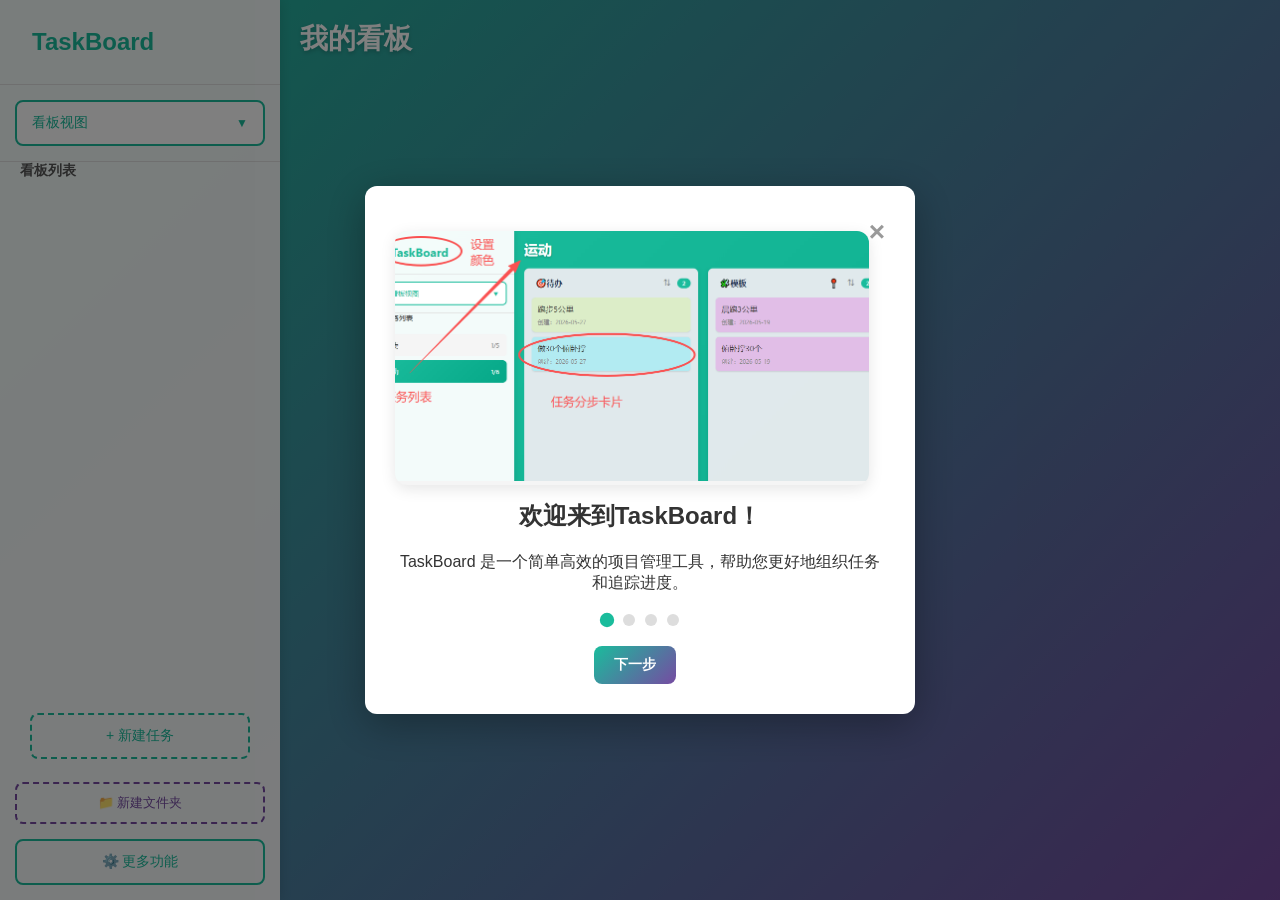
==== commit 3a4b2f4e: "Add files via upload" ====
--- a/index.html
+++ b/index.html
@@ -35,8 +35,6 @@
             </div>
             <button class="more-btn" id="more-btn">⚙️ 更多功能</button>
             <div class="more-menu hidden" id="more-menu">
-                <button class="menu-item" id="menu-completed">✅ 完成看板 <span class="menu-count" id="menu-completed-count">0</span></button>
-                <button class="menu-item" id="menu-discarded">🗑️ 舍弃看板 <span class="menu-count" id="menu-discarded-count">0</span></button>
                 <button class="menu-item" id="menu-tutorial">📖 帮助教程</button>
                 <button class="menu-item" id="menu-export">💾 导出数据</button>
                 <button class="menu-item" id="menu-import">📥 导入数据</button>
@@ -50,6 +48,7 @@
                 <div class="current-board-header" id="current-board-header">
                     <button class="hamburger-btn" id="hamburger-btn">&#9776;</button>
                     <h2 id="current-board-title">我的看板</h2>
+                    <div class="badges-container" id="badges-container"></div>
                 </div>
                 <div class="columns-container" id="columns-container">
                     <!-- 动态渲染的板块 -->
@@ -287,6 +286,28 @@
         </div>
     </div>
 
+    <!-- 徽章获得弹窗 -->
+    <div id="badge-modal" class="modal">
+        <div class="modal-content badge-modal-content">
+            <span class="close">&times;</span>
+            <div class="badge-modal-icon" id="badge-modal-icon"></div>
+            <h2 id="badge-modal-title">🎉 恭喜获得徽章！</h2>
+            <p id="badge-modal-text">你太棒了！继续加油！</p>
+            <button id="badge-close-btn" class="btn btn-primary">太棒了！</button>
+        </div>
+    </div>
+    
+    <!-- 徽章介绍弹窗 -->
+    <div id="badge-info-modal" class="modal">
+        <div class="modal-content badge-info-modal-content">
+            <span class="close">&times;</span>
+            <h2>🏆 徽章介绍</h2>
+            <div id="badge-info-list" class="badge-info-list">
+                <!-- 动态渲染徽章信息 -->
+            </div>
+        </div>
+    </div>
+
     <!-- 导入/导出模态框 -->
     <div id="data-modal" class="modal">
         <div class="modal-content">
--- a/style.css
+++ b/style.css
@@ -378,6 +378,9 @@
 
 .current-board-header {
     margin-bottom: 20px;
+    display: flex;
+    align-items: center;
+    justify-content: space-between;
 }
 
 .current-board-header h2 {
@@ -385,6 +388,202 @@
     font-size: 28px;
     font-weight: 700;
     text-shadow: 0 2px 4px rgba(0, 0, 0, 0.2);
+    flex: 1;
+}
+
+.badges-container {
+    display: flex;
+    gap: 8px;
+    align-items: center;
+    margin-right: 10px;
+}
+
+.badge-icon {
+    width: 60px;
+    height: 60px;
+    object-fit: contain;
+    transition: transform 0.3s ease;
+}
+
+.badge-icon:hover {
+    transform: scale(1.2);
+}
+
+.badge-modal-content {
+    text-align: center;
+    padding: 40px;
+}
+
+.badge-modal-icon {
+    margin-bottom: 20px;
+}
+
+.badge-modal-icon img {
+    width: 120px;
+    height: 120px;
+    object-fit: contain;
+    animation: bounce 0.5s ease infinite alternate;
+}
+
+.badge-modal-content h2 {
+    margin-bottom: 15px;
+}
+
+.badge-modal-content p {
+    margin-bottom: 25px;
+    line-height: 1.6;
+}
+
+@keyframes bounce {
+    from {
+        transform: translateY(0);
+    }
+    to {
+        transform: translateY(-10px);
+    }
+}
+
+/* 徽章介绍弹窗 */
+.badge-info-modal-content {
+    max-width: 600px;
+    max-height: 80vh;
+    overflow-y: auto;
+}
+
+.badge-info-list {
+    display: flex;
+    flex-direction: column;
+    gap: 16px;
+}
+
+.badge-info-item {
+    display: flex;
+    align-items: flex-start;
+    gap: 16px;
+    padding: 16px;
+    background: #f8f9fa;
+    border-radius: 12px;
+    border: 2px solid #e9ecef;
+    transition: all 0.3s ease;
+}
+
+.badge-info-item.earned {
+    background: linear-gradient(135deg, #e8f5e9 0%, #c8e6c9 100%);
+    border-color: #81c784;
+}
+
+.badge-info-item.not-earned {
+    opacity: 0.6;
+}
+
+.badge-info-icon {
+    width: 90px;
+    height: 90px;
+    object-fit: contain;
+    flex-shrink: 0;
+}
+
+.badge-info-item.not-earned .badge-info-icon {
+    filter: grayscale(100%);
+}
+
+.badge-info-content {
+    flex: 1;
+}
+
+.badge-info-header {
+    display: flex;
+    justify-content: space-between;
+    align-items: center;
+    margin-bottom: 8px;
+}
+
+.badge-info-title {
+    font-size: 20px;
+    font-weight: 700;
+    color: #333;
+    margin: 0;
+}
+
+.badge-info-item.not-earned .badge-info-title {
+    color: #999;
+}
+
+.badge-info-requirement {
+    font-size: 14px;
+    color: #666;
+    margin-bottom: 8px;
+}
+
+.badge-info-encouragement {
+    font-size: 13px;
+    color: #555;
+    line-height: 1.6;
+    font-style: italic;
+}
+
+/* 徽章统计信息 */
+.badge-stats {
+    background: linear-gradient(135deg, #e3f2fd 0%, #bbdefb 100%);
+    border-radius: 12px;
+    padding: 20px;
+    margin-bottom: 16px;
+    border: 2px solid #90caf9;
+}
+
+.badge-stats-title {
+    font-size: 18px;
+    font-weight: 700;
+    color: #1976d2;
+    margin: 0 0 16px 0;
+    text-align: center;
+}
+
+.badge-stat-item {
+    display: flex;
+    justify-content: space-between;
+    align-items: center;
+    padding: 12px 16px;
+    background: rgba(255, 255, 255, 0.7);
+    border-radius: 8px;
+    margin-bottom: 8px;
+}
+
+.badge-stat-item:last-child {
+    margin-bottom: 0;
+}
+
+.stat-label {
+    font-size: 15px;
+    color: #424242;
+    font-weight: 600;
+}
+
+.stat-value {
+    font-size: 24px;
+    font-weight: 700;
+    color: #1976d2;
+}
+
+.badge-info-status {
+    display: inline-flex;
+    align-items: center;
+    gap: 4px;
+    padding: 4px 10px;
+    border-radius: 20px;
+    font-size: 12px;
+    font-weight: 600;
+    white-space: nowrap;
+}
+
+.badge-info-status.earned {
+    background: #4caf50;
+    color: white;
+}
+
+.badge-info-status.not-earned {
+    background: #9e9e9e;
+    color: white;
 }
 
 .columns-container {
@@ -461,6 +660,38 @@
     line-height: 1;
 }
 
+/* 删除卡片区域 */
+.delete-card-zone {
+    min-width: 120px;
+    background: rgba(255, 255, 255, 0.3);
+    border: 2px dashed rgba(255, 255, 255, 0.6);
+    border-radius: 10px;
+    display: flex;
+    flex-direction: column;
+    justify-content: center;
+    align-items: center;
+    cursor: pointer;
+    color: white;
+    font-size: 14px;
+    font-weight: 500;
+    transition: all 0.3s ease;
+}
+
+.delete-card-zone:hover {
+    background: rgba(255, 0, 0, 0.3);
+    border-color: rgba(255, 0, 0, 0.6);
+}
+
+.delete-card-zone.drag-over {
+    background: rgba(255, 0, 0, 0.3);
+    border-color: rgba(255, 0, 0, 0.6);
+}
+
+.delete-card-zone .delete-icon {
+    font-size: 72px;
+    line-height: 1;
+}
+
 /* 分页样式 */
 .pagination {
     display: flex;
@@ -677,8 +908,8 @@
     background: #fff3cd;
 }
 
-.stat-card.inprogress {
-    background: #cce5ff;
+.stat-card.emergence {
+    background: #ffebee;
 }
 
 .stat-card.done {
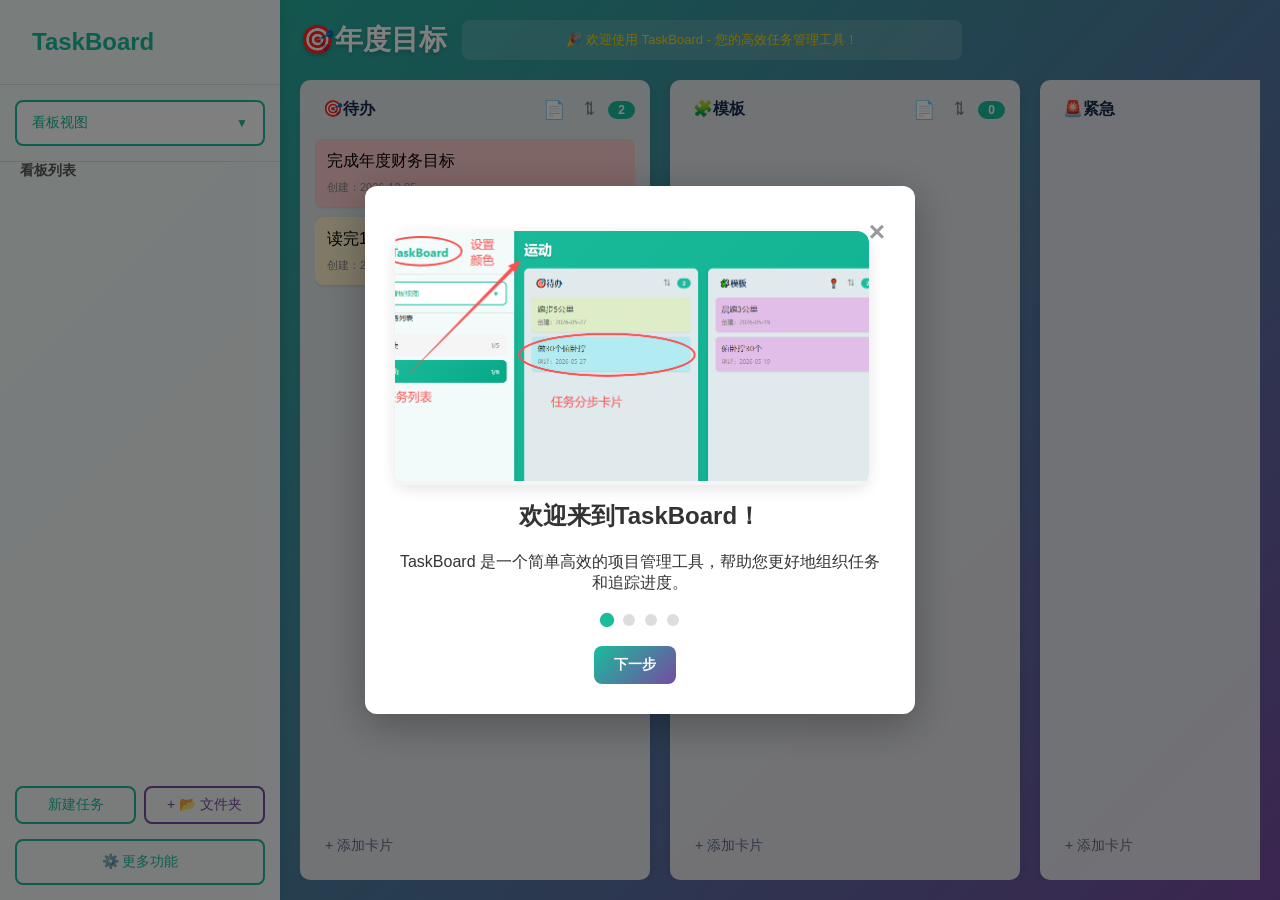
==== commit cb71975b: "Add files via upload" ====
--- a/index.html
+++ b/index.html
@@ -16,30 +16,32 @@
             </div>
             <div class="view-switcher">
                 <div class="dropdown-btn" id="view-dropdown-btn">
-                    <span id="view-current-label">看板视图</span>
+                    <span id="view-current-label" data-i18n="boardView">看板视图</span>
                     <span class="dropdown-arrow">▼</span>
                 </div>
                 <div class="dropdown-menu hidden" id="view-dropdown-menu">
-                    <div class="dropdown-item" data-view="board">看板视图</div>
-                    <div class="dropdown-item" data-view="day">日视图</div>
-                    <div class="dropdown-item" data-view="week">周视图</div>
-                    <div class="dropdown-item" data-view="month">月视图</div>
-                    <div class="dropdown-item" data-view="year">年视图</div>
+                    <div class="dropdown-item" data-view="board" data-i18n="boardView">看板视图</div>
+                    <div class="dropdown-item" data-view="day" data-i18n="dayView">日视图</div>
+                    <div class="dropdown-item" data-view="week" data-i18n="weekView">周视图</div>
+                    <div class="dropdown-item" data-view="month" data-i18n="monthView">月视图</div>
+                    <div class="dropdown-item" data-view="year" data-i18n="yearView">年视图</div>
                 </div>
             </div>
             <h3 class="board-list-title" id="board-list-title">看板列表</h3>
             <div class="board-list" id="board-list"></div>
             <div class="sidebar-buttons">
-                <button class="add-board-btn-sidebar" id="add-board-btn-sidebar">+ 新建任务</button>
-                <button class="add-folder-btn-sidebar" id="add-folder-btn-sidebar">📁 新建文件夹</button>
-            </div>
-            <button class="more-btn" id="more-btn">⚙️ 更多功能</button>
+                <button class="add-board-btn-sidebar" id="add-board-btn-sidebar" data-i18n="newTask">+任务</button>
+            <button class="add-folder-btn-sidebar" id="add-folder-btn-sidebar" data-i18n="addFolder">+📂文件夹</button>
+            </div>
+            <button class="more-btn" id="more-btn" data-i18n="moreFeatures">⚙️ 更多功能</button>
             <div class="more-menu hidden" id="more-menu">
-                <button class="menu-item" id="menu-tutorial">📖 帮助教程</button>
-                <button class="menu-item" id="menu-export">💾 导出数据</button>
-                <button class="menu-item" id="menu-import">📥 导入数据</button>
-                <button class="menu-item" id="menu-merge">🔗 合并数据</button>
-                <button class="menu-item" id="menu-clear" style="color: #e74c3c;">🗑️ 清空数据</button>
+                <button class="menu-item" id="menu-tutorial" data-i18n="helpTutorial">📖 帮助教程</button>
+                <button class="menu-item" id="menu-export" data-i18n="exportData">💾 导出数据</button>
+                <button class="menu-item" id="menu-import" data-i18n="importData">📥 导入数据</button>
+                <button class="menu-item" id="menu-merge" data-i18n="mergeData">🔗 合并数据</button>
+                <button class="menu-item" id="menu-about" data-i18n="aboutUs">ℹ️ 关于我们</button>
+                <button class="menu-item" id="menu-language" data-i18n="language">🌐 语言</button>
+                <button class="menu-item" id="menu-clear" style="color: #e74c3c;" data-i18n="clearData">🗑️ 清空数据</button>
             </div>
         </aside>
 
@@ -48,27 +50,16 @@
                 <div class="current-board-header" id="current-board-header">
                     <button class="hamburger-btn" id="hamburger-btn">&#9776;</button>
                     <h2 id="current-board-title">我的看板</h2>
+                    <div class="ad-carousel" id="ad-carousel">
+                        <div class="ad-track" id="ad-track">
+                            <!-- 广告内容会动态渲染 -->
+                        </div>
+                    </div>
                     <div class="badges-container" id="badges-container"></div>
                 </div>
                 <div class="columns-container" id="columns-container">
                     <!-- 动态渲染的板块 -->
                 </div>
-            </div>
-            
-            <div class="boards-list-view hidden" id="completed-boards-view">
-                <div class="view-header">
-                    <button id="back-from-completed-btn" class="back-btn">← 返回</button>
-                    <h2>✅ 完成看板</h2>
-                </div>
-                <div class="boards-list-container" id="completed-boards-list"></div>
-            </div>
-            
-            <div class="boards-list-view hidden" id="discarded-boards-view">
-                <div class="view-header">
-                    <button id="back-from-discarded-btn" class="back-btn">← 返回</button>
-                    <h2>🗑️ 舍弃看板</h2>
-                </div>
-                <div class="boards-list-container" id="discarded-boards-list"></div>
             </div>
             
             <div id="single-column-view" class="single-column-view hidden">
@@ -81,7 +72,7 @@
 
             <div class="week-view hidden" id="week-view">
                 <div class="view-header">
-                    <h2 id="week-title">周视图</h2>
+                    <h2 id="week-title" data-i18n="weekView">周视图</h2>
                     <div class="view-controls">
                         <div class="date-controls">
                             <button class="date-nav-btn" id="week-prev-year">&lt;&lt;</button>
@@ -97,7 +88,7 @@
 
             <div class="month-view hidden" id="month-view">
                 <div class="view-header">
-                    <h2 id="month-title">月视图</h2>
+                    <h2 id="month-title" data-i18n="monthView">月视图</h2>
                     <div class="view-controls">
                         <div class="date-controls">
                             <button class="date-nav-btn" id="month-prev-year">&lt;&lt;</button>
@@ -113,7 +104,7 @@
 
             <div class="year-view hidden" id="year-view">
                 <div class="view-header">
-                    <h2 id="year-title">年视图</h2>
+                    <h2 id="year-title" data-i18n="yearView">年视图</h2>
                     <div class="view-controls">
                         <div class="date-controls">
                             <button class="date-nav-btn" id="year-prev">&lt;</button>
@@ -127,7 +118,7 @@
 
             <div class="day-view hidden" id="day-view">
                 <div class="view-header">
-                    <h2 id="day-title">日视图</h2>
+                    <h2 id="day-title" data-i18n="dayView">日视图</h2>
                     <div class="view-controls">
                         <div class="date-controls">
                             <button class="date-nav-btn" id="day-prev-year">&lt;&lt;</button>
@@ -138,7 +129,7 @@
                         </div>
                         <div class="day-view-filter">
                             <div class="dropdown-btn" id="column-dropdown-btn">
-                                <span id="column-current-label">已完成</span>
+                                <span id="column-current-label" data-i18n="done">已完成</span>
                                 <span class="dropdown-arrow">▼</span>
                             </div>
                         </div>
@@ -153,23 +144,22 @@
     <div id="card-modal" class="modal">
         <div class="modal-content">
             <span class="close">&times;</span>
-            <h2>编辑卡片</h2>
-            <textarea id="card-content-input" placeholder="卡片内容"></textarea>
+            <h2 id="card-modal-title" data-i18n="editCard">编辑卡片</h2>
+            <textarea id="card-content-input" data-i18n-placeholder="taskContent" placeholder="卡片内容"></textarea>
             <div class="color-picker-section">
-                <label>选择颜色：</label>
+                <label data-i18n="selectColor">选择颜色：</label>
                 <div class="color-options" id="color-options"></div>
                 <div class="custom-color-input">
                     <input type="color" id="custom-color-picker" value="#ffffff">
-                    <button id="add-custom-color-btn" class="btn btn-secondary">添加颜色</button>
+                    <button id="add-custom-color-btn" class="btn btn-secondary" data-i18n="addColor">添加颜色</button>
                 </div>
             </div>
             <div class="card-dates">
-                <p><strong>创建日期：</strong><span id="card-created-date">-</span></p>
-                <p><strong>暂停日期：</strong><span id="card-paused-date">-</span></p>
-                <p><strong>完成日期：</strong><span id="card-completed-date">-</span></p>
-            </div>
-            <button id="save-card-btn" class="btn btn-primary">保存</button>
-            <button id="delete-card-btn" class="btn btn-danger">删除</button>
+                <p><strong data-i18n="createdDate">创建日期：</strong><span id="card-created-date">-</span></p>
+                <p><strong data-i18n="completedDate">完成日期：</strong><span id="card-completed-date">-</span></p>
+            </div>
+            <button id="save-card-btn" class="btn btn-primary" data-i18n="save">保存</button>
+            <button id="delete-card-btn" class="btn btn-danger" data-i18n="delete">删除</button>
         </div>
     </div>
 
@@ -177,9 +167,9 @@
     <div id="board-modal" class="modal">
         <div class="modal-content">
             <span class="close">&times;</span>
-            <h2 id="board-modal-title">新建任务</h2>
-            <input type="text" id="board-name-input" placeholder="看板名称">
-            <button id="save-board-btn" class="btn btn-primary">保存</button>
+            <h2 id="board-modal-title" data-i18n="newTask">新建任务</h2>
+            <input type="text" id="board-name-input" data-i18n-placeholder="taskName" placeholder="任务名称">
+            <button id="save-board-btn" class="btn btn-primary" data-i18n="save">保存</button>
         </div>
     </div>
 
@@ -248,6 +238,57 @@
         </div>
     </div>
 
+    <!-- 关于我们模态框 -->
+    <div id="about-modal" class="modal">
+        <div class="modal-content about-content">
+            <span class="close">&times;</span>
+            <button id="back-from-about-btn" class="back-btn">← 返回</button>
+            <h2>关于我们</h2>
+            
+            <div class="about-section">
+                <h3>📱 软件介绍</h3>
+                <p>TaskBoard是一款简洁高效的任务管理工具，帮助您更好地组织工作和生活。</p>
+                <p>通过直观的看板视图，您可以轻松地创建、移动和完成任务，提升工作效率。</p>
+            </div>
+            
+            <div class="about-section">
+                <h3>📞 联系方式</h3>
+                <p><strong>邮箱：</strong>support@taskboard.com</p>
+                <p><strong>官方网站：</strong>www.taskboard.com</p>
+                <p><strong>微信公众号：</strong>TaskBoard任务管理</p>
+            </div>
+            
+            <div class="about-section">
+                <h3>🔗 友情链接</h3>
+                <div class="friend-links">
+                    <a href="https://www.example1.com" target="_blank" class="friend-link">TaskMaster - 任务追踪</a>
+                    <a href="https://www.example2.com" target="_blank" class="friend-link">NotePad - 笔记工具</a>
+                    <a href="https://www.example3.com" target="_blank" class="friend-link">TimeTrack - 时间管理</a>
+                    <a href="https://www.example4.com" target="_blank" class="friend-link">TeamWork - 团队协作</a>
+                </div>
+            </div>
+            
+            <div class="about-section">
+                <h3>©️ 版权信息</h3>
+                <p>© 2024 TaskBoard. All rights reserved.</p>
+                <p>版本号：1.0.0</p>
+            </div>
+        </div>
+    </div>
+
+    <!-- 语言选择模态框 -->
+    <div id="language-modal" class="modal">
+        <div class="modal-content language-content">
+            <span class="close">&times;</span>
+            <button id="back-from-language-btn" class="back-btn" data-i18n="back">← 返回</button>
+            <h2 data-i18n="language">🌐 语言</h2>
+            <p style="margin-bottom: 20px; color: #666;" data-i18n="chooseLanguage">请选择语言</p>
+            <div class="language-list" id="language-list">
+                <!-- 语言列表会动态渲染 -->
+            </div>
+        </div>
+    </div>
+
     <!-- 板块编辑模态框 -->
     <div id="column-modal" class="modal">
         <div class="modal-content">
@@ -301,7 +342,7 @@
     <div id="badge-info-modal" class="modal">
         <div class="modal-content badge-info-modal-content">
             <span class="close">&times;</span>
-            <h2>🏆 徽章介绍</h2>
+            <h2 data-i18n="badgeInfoTitle">🏆 徽章介绍</h2>
             <div id="badge-info-list" class="badge-info-list">
                 <!-- 动态渲染徽章信息 -->
             </div>
--- a/style.css
+++ b/style.css
@@ -348,9 +348,8 @@
 }
 
 .add-board-btn-sidebar {
-    margin: 15px;
-    padding: 12px;
-    border: 2px dashed var(--primary-color);
+    padding: 8px 8px;
+    border: 2px solid var(--primary-color);
     border-radius: 8px;
     cursor: pointer;
     background: transparent;
@@ -380,7 +379,8 @@
     margin-bottom: 20px;
     display: flex;
     align-items: center;
-    justify-content: space-between;
+    justify-content: flex-start;
+    gap: 15px;
 }
 
 .current-board-header h2 {
@@ -388,14 +388,15 @@
     font-size: 28px;
     font-weight: 700;
     text-shadow: 0 2px 4px rgba(0, 0, 0, 0.2);
-    flex: 1;
+    flex-shrink: 0;
 }
 
 .badges-container {
     display: flex;
     gap: 8px;
     align-items: center;
-    margin-right: 10px;
+    margin-left: auto; /* 让徽章容器靠右 */
+    flex-shrink: 0; /* 不让徽章被压缩 */
 }
 
 .badge-icon {
@@ -447,13 +448,25 @@
 .badge-info-modal-content {
     max-width: 600px;
     max-height: 80vh;
-    overflow-y: auto;
+    position: relative;
+    padding-top: 50px;
+}
+
+.badge-info-modal-content .close {
+    position: absolute;
+    top: 15px;
+    right: 20px;
+    float: none;
+    z-index: 10;
 }
 
 .badge-info-list {
     display: flex;
     flex-direction: column;
     gap: 16px;
+    max-height: calc(80vh - 80px);
+    overflow-y: auto;
+    padding-right: 5px;
 }
 
 .badge-info-item {
@@ -605,6 +618,28 @@
     box-shadow: 0 2px 10px rgba(0, 0, 0, 0.1);
 }
 
+/* 板块内的元素都可以透传拖放事件 */
+.column {
+    cursor: grab;
+}
+
+.column:active {
+    cursor: grabbing;
+}
+
+/* 按钮不影响拖放 */
+.column button,
+.column .pin-btn,
+.column .sort-btn {
+    cursor: pointer;
+}
+
+/* 拖拽中的板块 */
+.column.dragging {
+    opacity: 0.5;
+    transform: scale(0.95);
+}
+
 .column-header {
     display: flex;
     justify-content: space-between;
@@ -690,6 +725,65 @@
 .delete-card-zone .delete-icon {
     font-size: 72px;
     line-height: 1;
+}
+
+/* 板块拖放指示器 */
+.column-drop-indicator {
+    display: none;
+}
+
+@keyframes pulse {
+    from { opacity: 0.5; }
+    to { opacity: 1; }
+}
+
+/* 拖拽中的板块 */
+.column.dragging {
+    opacity: 0.5;
+    transform: scale(0.95);
+}
+
+/* 被覆盖的板块 - 红色闪烁虚线边框 */
+.column.drag-over,
+.add-column-placeholder.drag-over {
+    box-shadow: 0 0 0 3px rgba(231, 76, 60, 0.8);
+    border: 2px dashed #e74c3c;
+    animation: pulse 0.3s ease infinite alternate;
+}
+
+/* +新建板块占位符 */
+.add-column-placeholder {
+    width: 350px;
+    min-width: 350px;
+    max-width: 350px;
+    background: rgba(255, 255, 255, 0.3);
+    border: 2px dashed rgba(255, 255, 255, 0.6);
+    border-radius: 10px;
+    padding: 15px;
+    display: flex;
+    flex-direction: column;
+    justify-content: center;
+    align-items: center;
+    cursor: pointer;
+    color: white;
+    font-weight: 500;
+    transition: all 0.3s ease;
+    min-height: 200px;
+}
+
+.add-column-placeholder:hover {
+    background: rgba(255, 0, 0, 0.3);
+    border-color: rgba(255, 0, 0, 0.6);
+}
+
+.add-column-placeholder .plus-icon {
+    font-size: 72px;
+    line-height: 1;
+    margin-bottom: 8px;
+}
+
+.add-column-placeholder .placeholder-text {
+    font-size: 14px;
 }
 
 /* 分页样式 */
@@ -906,6 +1000,14 @@
 
 .stat-card.todo {
     background: #fff3cd;
+}
+
+.stat-card.template {
+    background: #e3f2fd;
+}
+
+.stat-card.urgent {
+    background: #ffebee;
 }
 
 .stat-card.emergence {
@@ -1559,19 +1661,23 @@
 /* 新建文件夹按钮 */
 .sidebar-buttons {
     display: flex;
-    flex-direction: column;
+    flex-direction: row;
     gap: 8px;
     padding: 0 15px 15px 15px;
 }
 
+.sidebar-buttons button {
+    flex: 1;
+}
+
 .add-folder-btn-sidebar {
-    padding: 10px 12px;
-    border: 2px dashed #764ba2;
+    padding: 8px 8px;
+    border: 2px solid #764ba2;
     border-radius: 8px;
     cursor: pointer;
     background: transparent;
     color: #764ba2;
-    font-size: 13px;
+    font-size: 14px;
     font-weight: 500;
     transition: all 0.3s ease;
 }
@@ -1850,3 +1956,229 @@
         font-size: 18px;
     }
 }
+
+/* 广告轮播样式 */
+.ad-carousel {
+    flex: 1;
+    max-width: 500px;
+    height: 40px;
+    overflow: hidden;
+    background: rgba(255, 255, 255, 0.15);
+    border-radius: 8px;
+    display: flex;
+    align-items: center;
+    justify-content: center;
+    position: relative;
+}
+
+.ad-track {
+    display: flex;
+    flex-direction: column;
+    transition: transform 0.5s ease;
+    width: 100%;
+    height: 100%;
+}
+
+.ad-item {
+    height: 40px;
+    display: flex;
+    align-items: center;
+    justify-content: center;
+    padding: 0 15px;
+    font-size: 13px;
+    white-space: nowrap;
+    overflow: hidden;
+    text-overflow: ellipsis;
+    flex-shrink: 0;
+}
+
+.ad-item a {
+    color: #ffd700;
+    text-decoration: none;
+    transition: color 0.2s;
+    display: inline-block;
+    text-align: center;
+    width: 100%;
+}
+
+.ad-item a:hover {
+    color: #ffed4e;
+    text-decoration: underline;
+}
+
+/* 关于我们样式 */
+.about-content {
+    max-width: 600px;
+    max-height: 80vh;
+    overflow-y: auto;
+}
+
+.about-content .back-btn {
+    margin-bottom: 15px;
+}
+
+.about-section {
+    margin-bottom: 25px;
+    padding-bottom: 20px;
+    border-bottom: 1px solid #eee;
+}
+
+.about-section:last-child {
+    border-bottom: none;
+    margin-bottom: 0;
+    padding-bottom: 0;
+}
+
+.about-section h3 {
+    font-size: 18px;
+    color: var(--primary-color);
+    margin-bottom: 12px;
+    display: flex;
+    align-items: center;
+    gap: 8px;
+}
+
+.about-section p {
+    font-size: 14px;
+    color: #555;
+    line-height: 1.6;
+    margin: 6px 0;
+}
+
+.friend-links {
+    display: flex;
+    flex-direction: column;
+    gap: 10px;
+    margin-top: 10px;
+}
+
+.friend-link {
+    padding: 10px 15px;
+    background: #f5f5f5;
+    border-radius: 6px;
+    color: var(--primary-color);
+    text-decoration: none;
+    transition: all 0.2s ease;
+}
+
+.friend-link:hover {
+    background: var(--primary-color);
+    color: white;
+    transform: translateX(5px);
+}
+
+/* 广告设置样式 */
+.ad-settings-content {
+    max-width: 700px;
+    max-height: 85vh;
+    overflow-y: auto;
+}
+
+.ad-settings-content .back-btn {
+    margin-bottom: 15px;
+}
+
+.ad-list-container {
+    max-height: 500px;
+    overflow-y: auto;
+    border: 1px solid #eee;
+    border-radius: 8px;
+    padding: 10px;
+}
+
+.ad-item-edit {
+    padding: 15px;
+    border: 1px solid #eee;
+    border-radius: 8px;
+    margin-bottom: 10px;
+    background: #f9f9f9;
+}
+
+.ad-item-edit:last-child {
+    margin-bottom: 0;
+}
+
+.ad-item-edit h4 {
+    margin-bottom: 10px;
+    color: var(--primary-color);
+    font-size: 14px;
+}
+
+.ad-item-edit .form-group {
+    margin-bottom: 10px;
+}
+
+.ad-item-edit .form-group:last-child {
+    margin-bottom: 0;
+}
+
+.ad-item-edit label {
+    display: block;
+    margin-bottom: 5px;
+    font-size: 13px;
+    color: #666;
+}
+
+.ad-item-edit input {
+    width: 100%;
+    padding: 8px 12px;
+    border: 1px solid #ddd;
+    border-radius: 6px;
+    font-size: 14px;
+    box-sizing: border-box;
+}
+
+.ad-item-edit input:focus {
+    outline: none;
+    border-color: var(--primary-color);
+}
+
+/* 语言选择样式 */
+.language-content {
+    max-width: 500px;
+}
+
+.language-list {
+    display: grid;
+    grid-template-columns: repeat(2, 1fr);
+    gap: 10px;
+}
+
+.language-option {
+    padding: 15px;
+    border: 2px solid #eee;
+    border-radius: 8px;
+    cursor: pointer;
+    text-align: center;
+    transition: all 0.2s ease;
+    font-size: 16px;
+}
+
+.language-option:hover {
+    border-color: var(--primary-color);
+    background: rgba(102, 126, 230, 0.1);
+}
+
+.language-option.active {
+    border-color: var(--primary-color);
+    background: rgba(102, 126, 230, 0.2);
+}
+
+/* 响应式广告轮播 */
+@media (max-width: 768px) {
+    .ad-carousel {
+        max-width: 200px;
+        margin: 0 10px;
+    }
+    
+    .ad-item {
+        font-size: 11px;
+        padding: 0 10px;
+    }
+}
+
+@media (max-width: 480px) {
+    .ad-carousel {
+        display: none;
+    }
+}
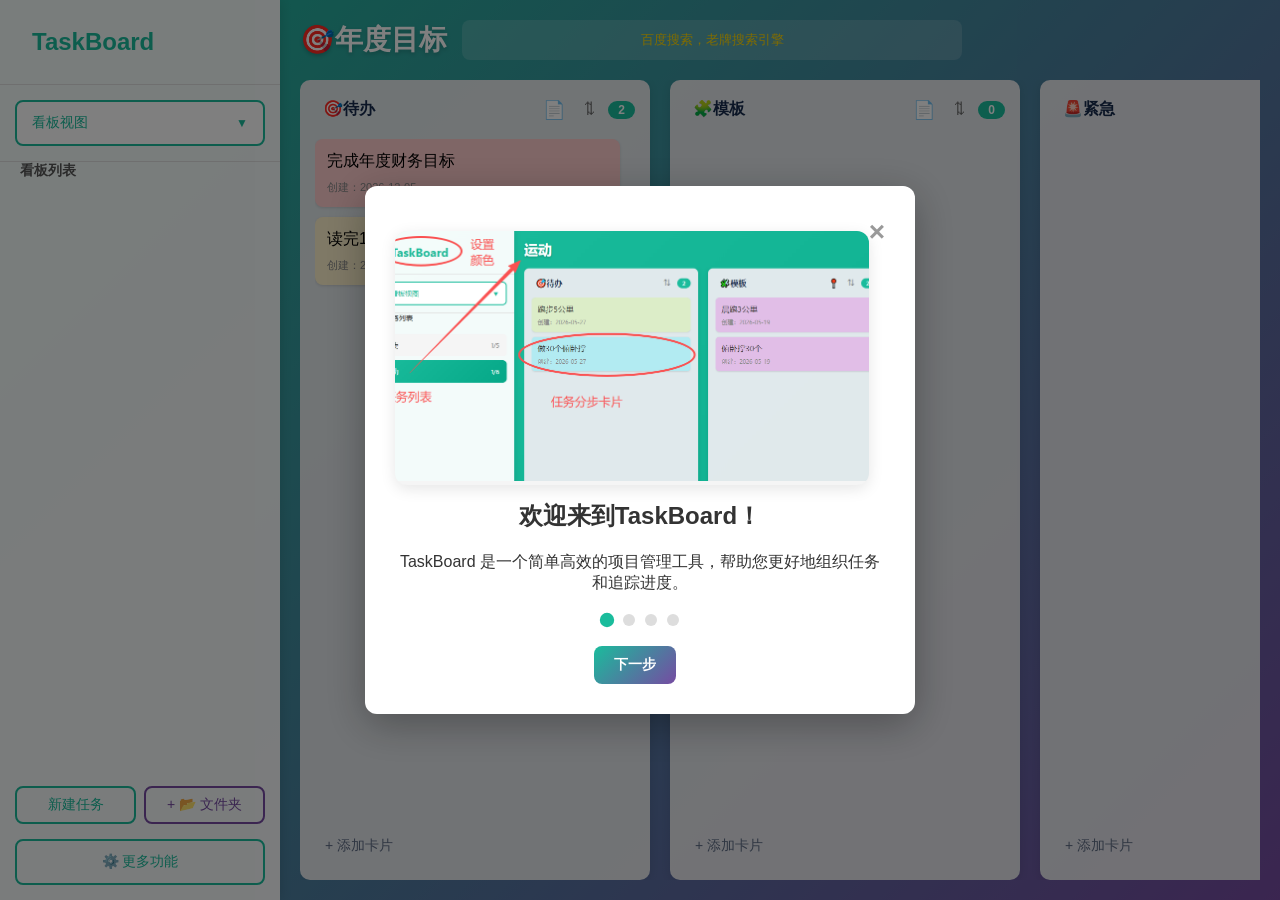
==== commit c8a95516: "Add files via upload" ====
--- a/index.html
+++ b/index.html
@@ -245,33 +245,35 @@
             <button id="back-from-about-btn" class="back-btn">← 返回</button>
             <h2>关于我们</h2>
             
-            <div class="about-section">
-                <h3>📱 软件介绍</h3>
-                <p>TaskBoard是一款简洁高效的任务管理工具，帮助您更好地组织工作和生活。</p>
-                <p>通过直观的看板视图，您可以轻松地创建、移动和完成任务，提升工作效率。</p>
-            </div>
-            
-            <div class="about-section">
-                <h3>📞 联系方式</h3>
-                <p><strong>邮箱：</strong>support@taskboard.com</p>
-                <p><strong>官方网站：</strong>www.taskboard.com</p>
-                <p><strong>微信公众号：</strong>TaskBoard任务管理</p>
-            </div>
-            
-            <div class="about-section">
-                <h3>🔗 友情链接</h3>
-                <div class="friend-links">
-                    <a href="https://www.example1.com" target="_blank" class="friend-link">TaskMaster - 任务追踪</a>
-                    <a href="https://www.example2.com" target="_blank" class="friend-link">NotePad - 笔记工具</a>
-                    <a href="https://www.example3.com" target="_blank" class="friend-link">TimeTrack - 时间管理</a>
-                    <a href="https://www.example4.com" target="_blank" class="friend-link">TeamWork - 团队协作</a>
-                </div>
-            </div>
-            
-            <div class="about-section">
-                <h3>©️ 版权信息</h3>
-                <p>© 2024 TaskBoard. All rights reserved.</p>
-                <p>版本号：1.0.0</p>
+            <div class="about-scroll-container">
+                <div class="about-section">
+                    <h3>📱 软件介绍</h3>
+                    <p>TaskBoard是一款简洁高效的任务管理工具，帮助您更好地组织工作和生活。</p>
+                    <p>通过直观的看板视图，您可以轻松地创建、移动和完成任务，提升工作效率。</p>
+                    <p>数据保存在本地，不上传到服务器，确保您的隐私和安全。</p>
+                </div>
+                
+                <div class="about-section">
+                    <h3>📞 联系方式</h3>
+                    <p><strong>邮箱：</strong>2584757409@qq.com</p>
+                    <p><strong>QQ：</strong>2584757409</p>
+                </div>
+                
+                <div class="about-section">
+                    <h3>🔗 友情链接</h3>
+                    <div class="friend-links" id="friend-links-container">
+                        <a href="https://pickfree.cn" target="_blank" class="friend-link">Pick Free - 汇总免费资源的导航网站</a>
+                        <a href="https://www.hippter.com/" target="_blank" class="friend-link">HiPPTER - PPT模板图表等设计素材免费下载</a>
+                        <a href="https://www.ted.com/" target="_blank" class="friend-link">TED - 全球思想平台，海量短演讲免费在线观看</a>
+                        <a href="https://www.bilibili.com/" target="_blank" class="friend-link">Bilibili - 视频分享平台，海量视频免费在线观看</a>
+                    </div>
+                </div>
+                
+                <div class="about-section">
+                    <h3>©️ 版权信息</h3>
+                    <p>© 2024 TaskBoard. All rights reserved.</p>
+                    <p>版本号：1.0.0</p>
+                </div>
             </div>
         </div>
     </div>
--- a/style.css
+++ b/style.css
@@ -1,6 +1,7 @@
 :root {
     --primary-color: #667eea;
     --secondary-color: #764ba2;
+    --primary-color-rgb: 102, 126, 234;
     --theme-gradient: linear-gradient(135deg, var(--primary-color) 0%, var(--secondary-color) 100%);
 }
 
@@ -84,7 +85,7 @@
 }
 
 .dropdown-btn:hover {
-    background: rgba(102, 126, 234, 0.1);
+    background: rgba(var(--primary-color-rgb), 0.1);
 }
 
 .dropdown-arrow {
@@ -116,7 +117,7 @@
 }
 
 .dropdown-item:hover {
-    background: rgba(102, 126, 234, 0.1);
+    background: rgba(var(--primary-color-rgb), 0.1);
     color: var(--primary-color);
 }
 
@@ -296,9 +297,10 @@
 }
 
 ::-webkit-scrollbar-track {
-    background: rgba(255, 255, 255, 0.1);
+    background: rgba(0, 0, 0, 0.05);
     border-radius: 5px;
     margin: 5px 0; /* 给轨道添加上下间距 */
+    margin-left: 5px; /* 给轨道添加左侧间距 */
 }
 
 ::-webkit-scrollbar-thumb {
@@ -360,7 +362,7 @@
 }
 
 .add-board-btn-sidebar:hover {
-    background: rgba(102, 126, 234, 0.1);
+    background: rgba(var(--primary-color-rgb), 0.1);
 }
 
 .main-content {
@@ -860,7 +862,7 @@
 }
 
 .sort-btn:hover {
-    background: rgba(102, 126, 234, 0.1);
+    background: rgba(var(--primary-color-rgb), 0.1);
     color: var(--primary-color);
 }
 
@@ -871,6 +873,8 @@
     flex-direction: column;
     gap: 10px;
     overflow-y: auto;
+    padding-right: 15px;
+    box-sizing: border-box;
 }
 
 .card {
@@ -904,7 +908,7 @@
     background: var(--primary-color);
     border-radius: 2px;
     margin: 5px 0;
-    box-shadow: 0 0 10px rgba(102, 126, 234, 0.5);
+    box-shadow: 0 0 10px rgba(var(--primary-color-rgb), 0.5);
 }
 
 .card-date {
@@ -946,7 +950,7 @@
 }
 
 .cards-container.drag-over {
-    background: rgba(102, 126, 234, 0.08);
+    background: rgba(var(--primary-color-rgb), 0.08);
     border: 2px dashed var(--primary-color);
     border-radius: 8px;
 }
@@ -1213,7 +1217,7 @@
 
 .btn-primary:hover {
     transform: translateY(-2px);
-    box-shadow: 0 6px 20px rgba(102, 126, 234, 0.4);
+    box-shadow: 0 6px 20px rgba(var(--primary-color-rgb), 0.4);
 }
 
 .btn-danger {
@@ -1481,15 +1485,15 @@
 .folder-item.dragging,
 .board-item.dragging {
     opacity: 0.5;
-    background: rgba(102, 126, 234, 0.1) !important;
+    background: rgba(var(--primary-color-rgb), 0.1) !important;
 }
 
 /* 文件夹高亮样式 */
 .folder-item.folder-drop-highlight {
-    background: rgba(102, 126, 234, 0.25) !important;
+    background: rgba(var(--primary-color-rgb), 0.25) !important;
     border: 2px solid var(--primary-color);
     border-radius: 6px;
-    box-shadow: 0 0 8px rgba(102, 126, 234, 0.4);
+    box-shadow: 0 0 8px rgba(var(--primary-color-rgb), 0.4);
 }
 
 .board-list-drop-indicator {
@@ -1620,7 +1624,7 @@
     margin-bottom: 6px;
     border-radius: 8px;
     cursor: pointer;
-    background: rgba(102, 126, 234, 0.08);
+    background: rgba(var(--primary-color-rgb), 0.08);
     transition: all 0.3s ease;
     user-select: none;
     display: flex;
@@ -1629,7 +1633,7 @@
 }
 
 .folder-item:hover {
-    background: rgba(102, 126, 234, 0.15);
+    background: rgba(var(--primary-color-rgb), 0.15);
 }
 
 .folder-arrow {
@@ -1699,7 +1703,7 @@
 }
 
 .pin-btn:hover {
-    background: rgba(102, 126, 234, 0.1);
+    background: rgba(var(--primary-color-rgb), 0.1);
     transform: scale(1.1);
 }
 
@@ -2010,11 +2014,39 @@
 .about-content {
     max-width: 600px;
     max-height: 80vh;
+    position: relative;
+    padding-top: 60px;
+}
+
+.about-content .close {
+    position: absolute;
+    top: 15px;
+    right: 20px;
+    float: none;
+    z-index: 10;
+}
+
+.about-content .back-btn {
+    position: absolute;
+    top: 15px;
+    left: 20px;
+    margin-bottom: 0;
+    z-index: 10;
+}
+
+.about-content h2 {
+    position: absolute;
+    top: 15px;
+    left: 50%;
+    transform: translateX(-50%);
+    margin: 0;
+    z-index: 9;
+}
+
+.about-scroll-container {
+    max-height: calc(80vh - 70px);
     overflow-y: auto;
-}
-
-.about-content .back-btn {
-    margin-bottom: 15px;
+    padding-right: 5px;
 }
 
 .about-section {
@@ -2059,12 +2091,22 @@
     color: var(--primary-color);
     text-decoration: none;
     transition: all 0.2s ease;
+    display: flex;
+    align-items: center;
+    gap: 10px;
 }
 
 .friend-link:hover {
     background: var(--primary-color);
     color: white;
     transform: translateX(5px);
+}
+
+.friend-link img {
+    width: 20px;
+    height: 20px;
+    border-radius: 4px;
+    flex-shrink: 0;
 }
 
 /* 广告设置样式 */
